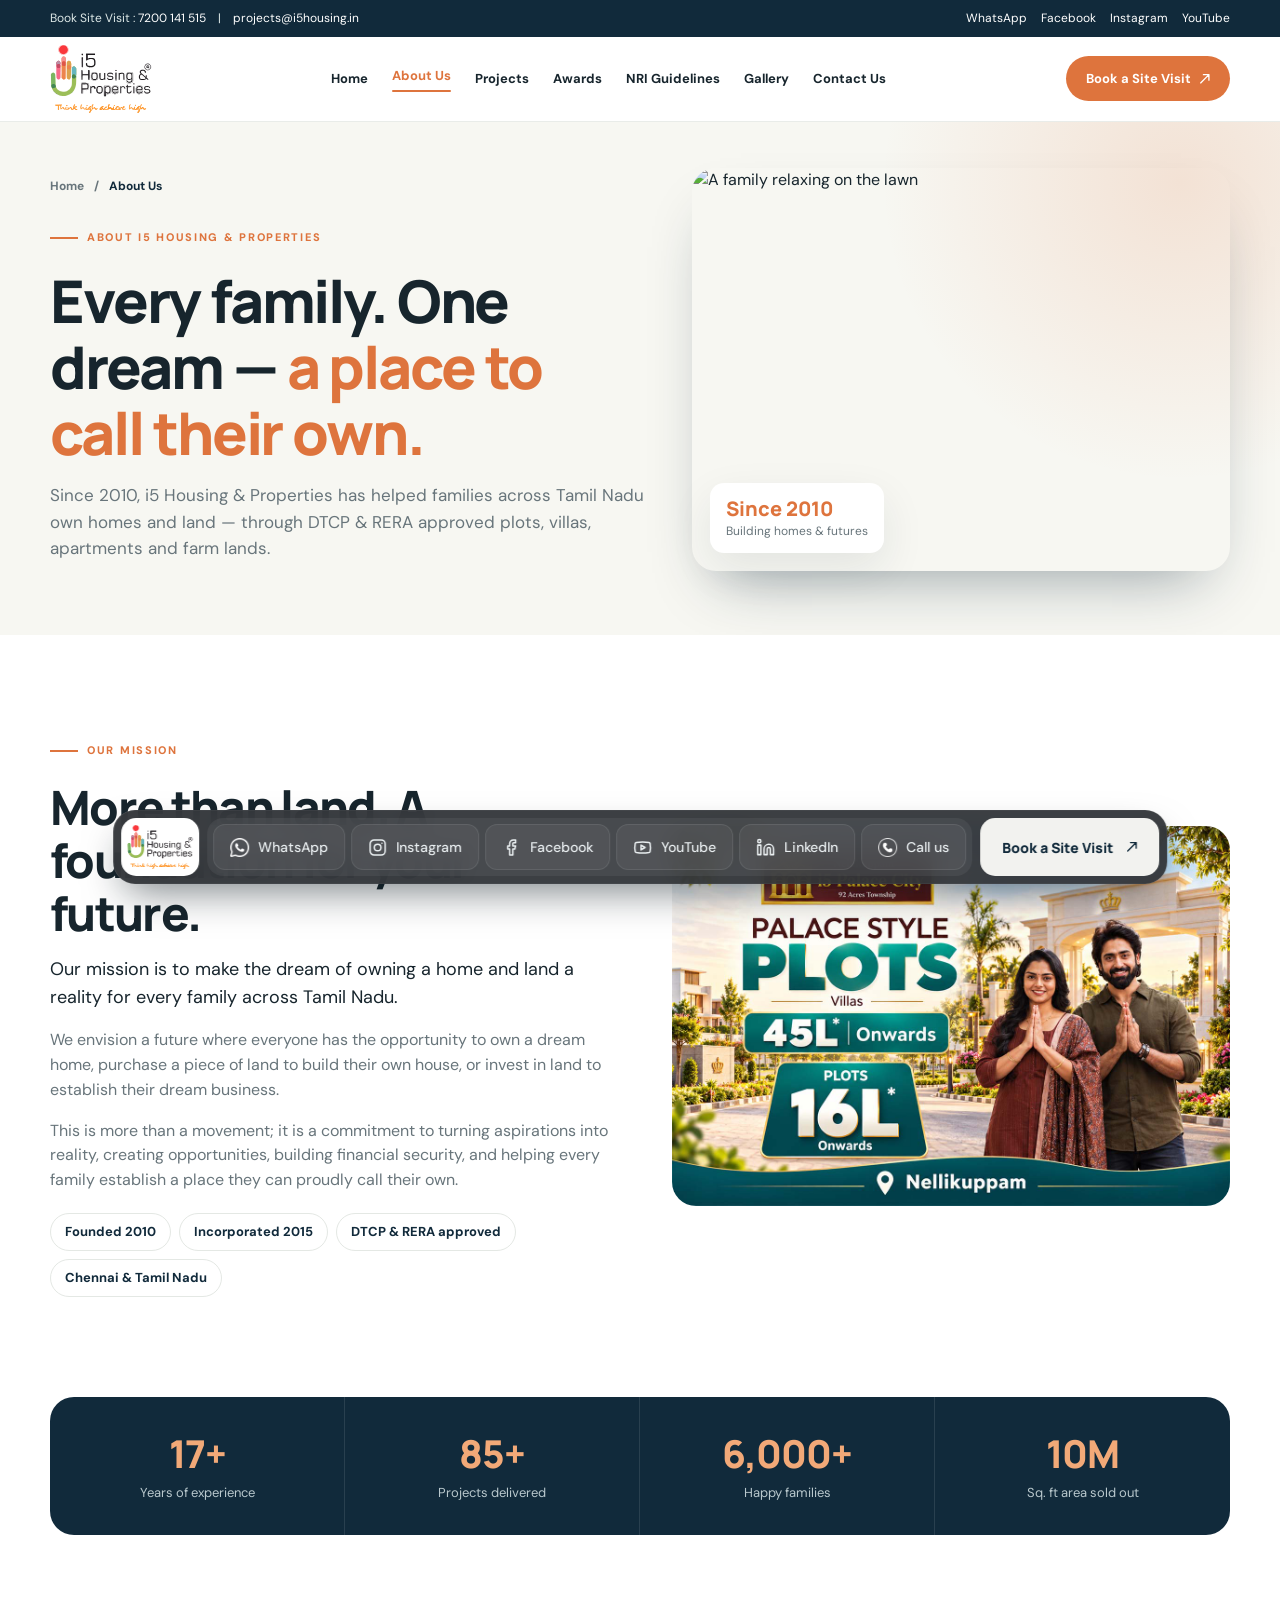
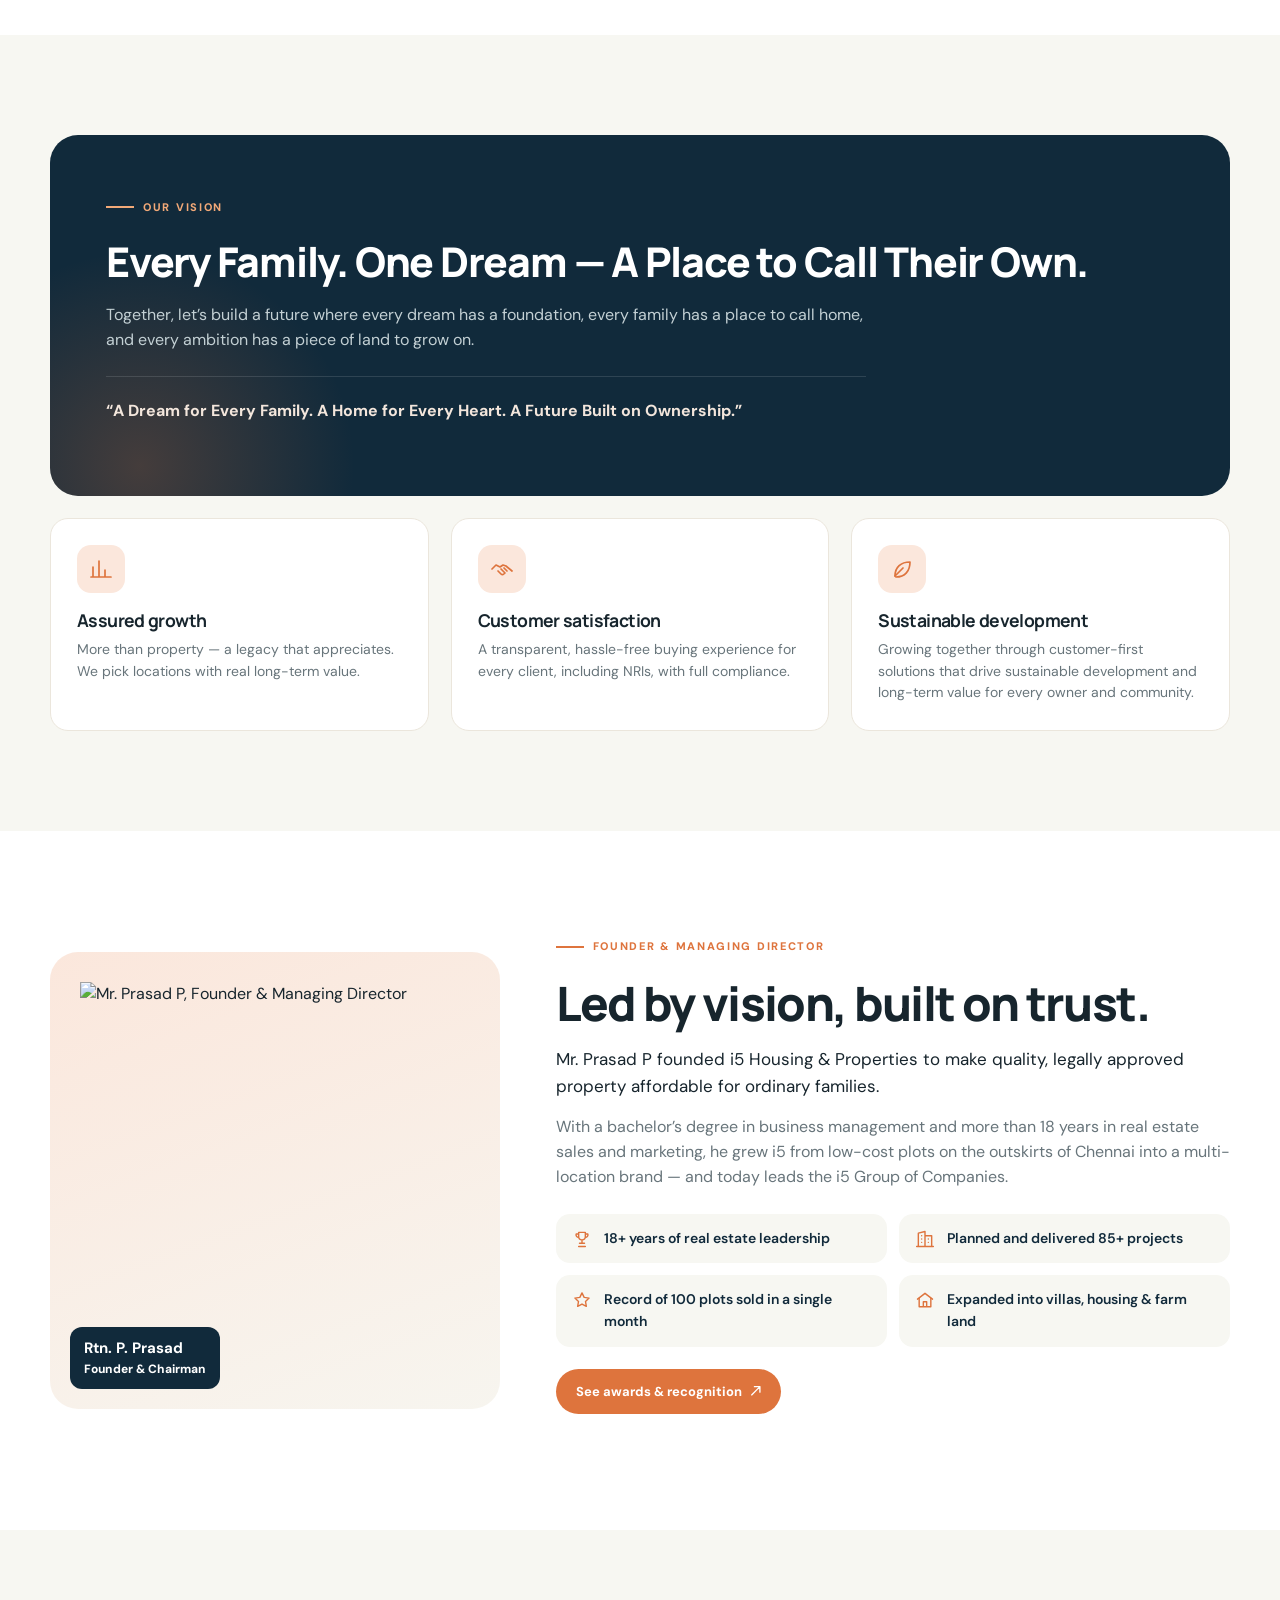
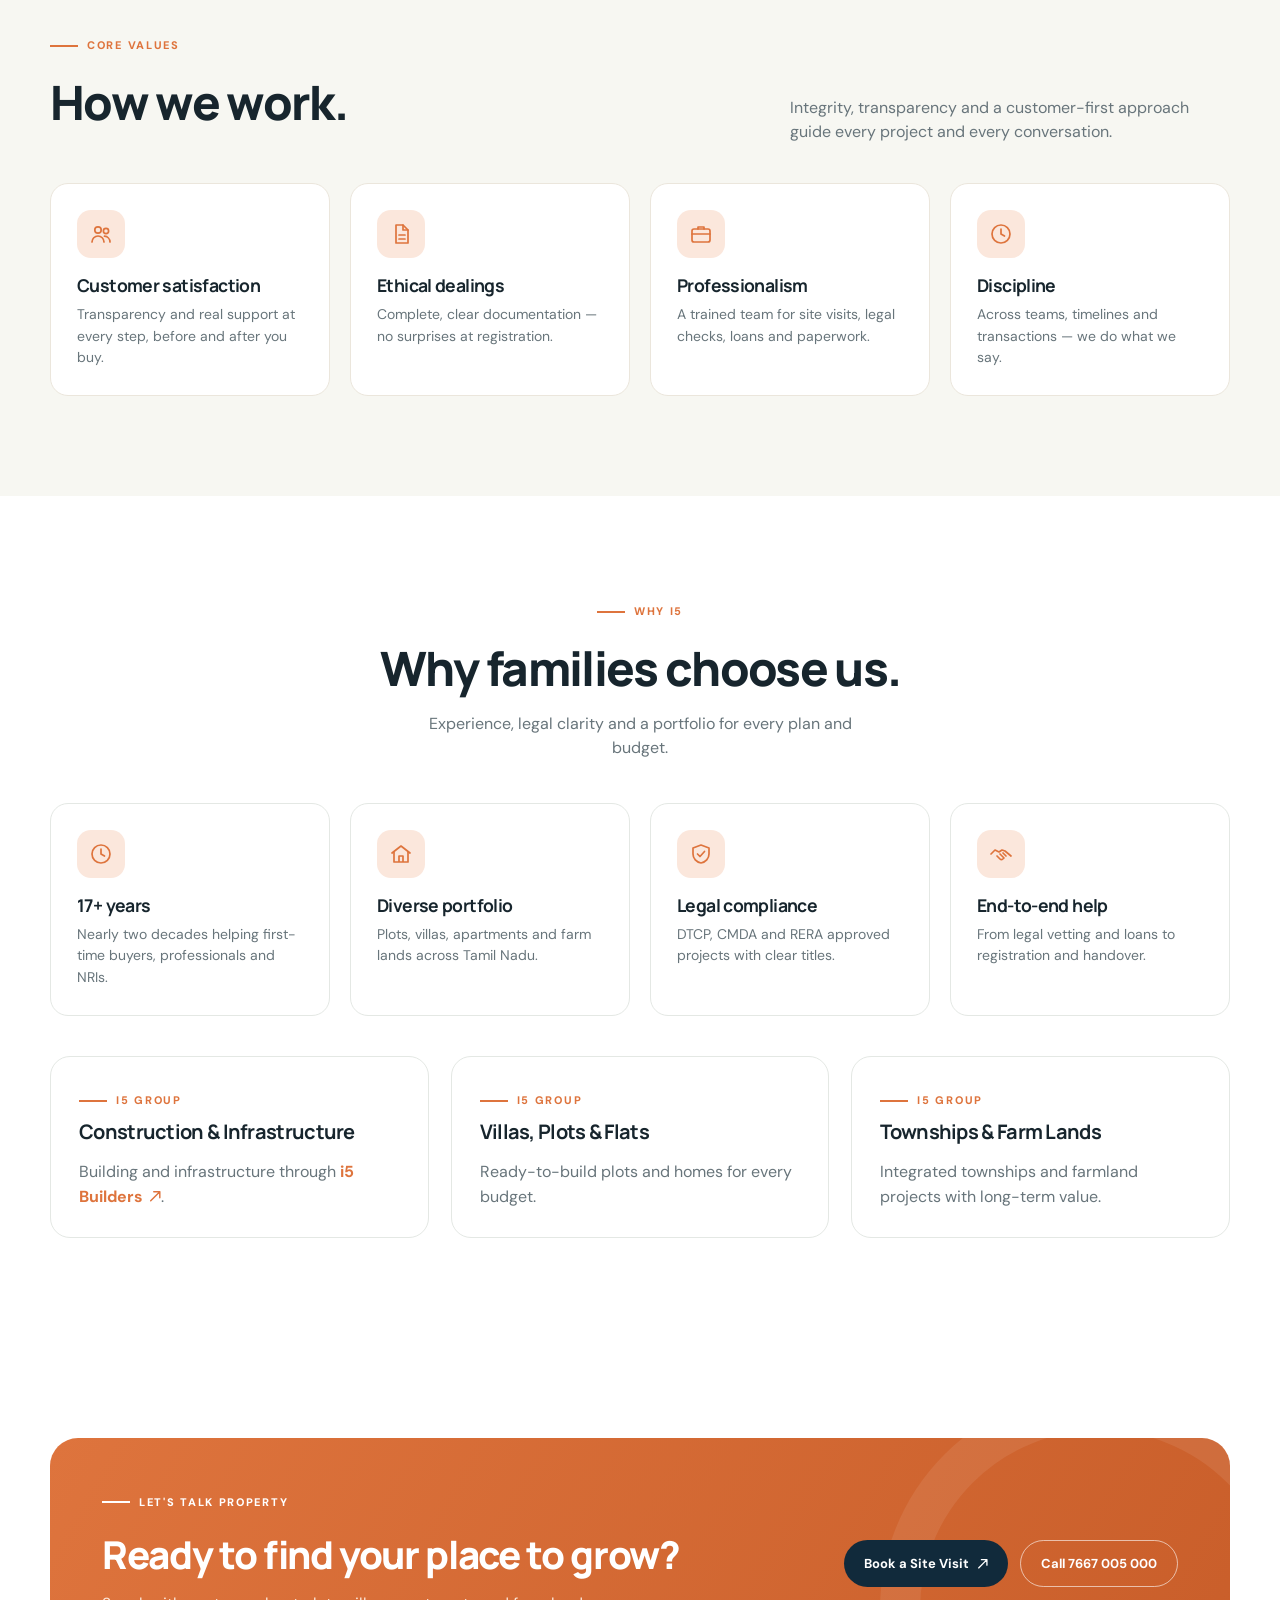
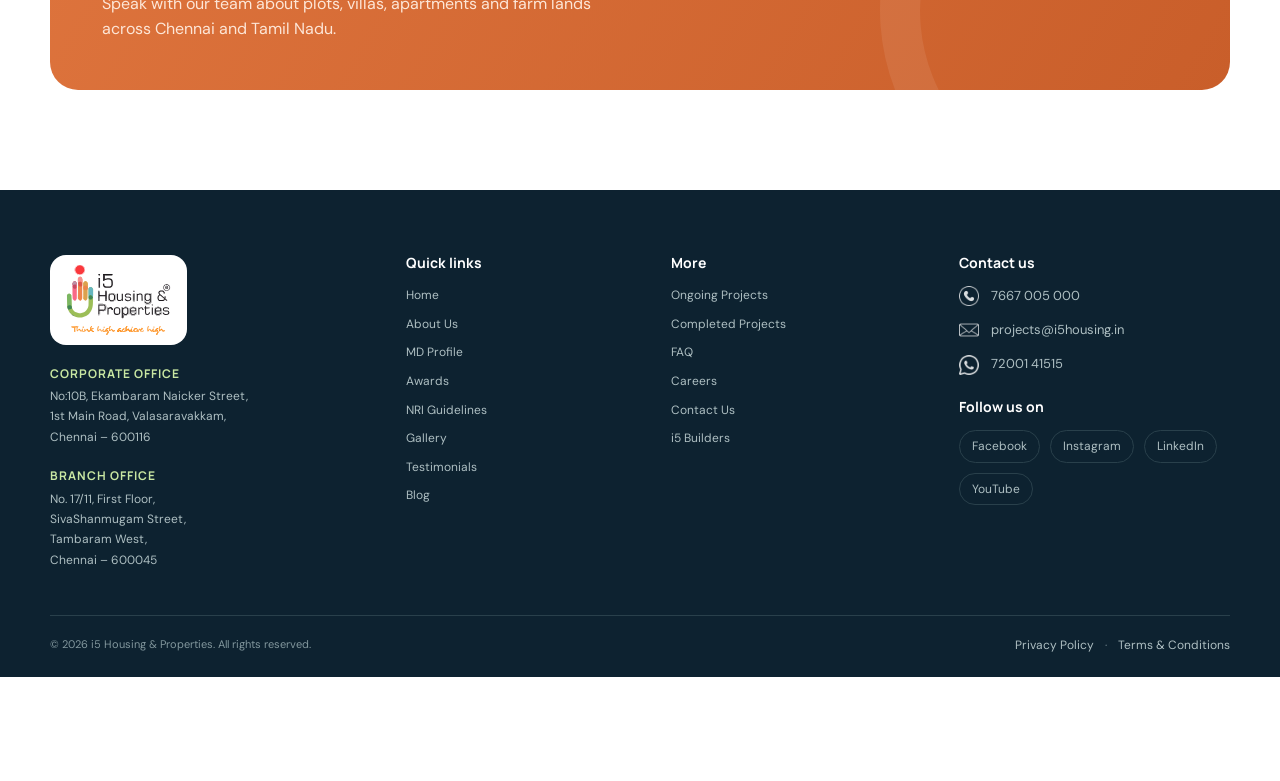
==== about.html @ 9a43c43c "Awards carousel, inner pages, OG image, arrow icon and social dock" ====
<!DOCTYPE html>
<html lang="en">
<head>
<meta charset="utf-8">
<meta name="viewport" content="width=device-width, initial-scale=1">
<title>About Us | i5 Housing &amp; Properties — Real Estate Developer in Chennai</title>
<meta name="description" content="i5 Housing &amp; Properties has helped families across Tamil Nadu own homes and land since 2010. Meet our founder, our mission and our values.">
<link rel="canonical" href="https://i5housingsites-alt.github.io/i5housing/about.html">
<meta property="og:type" content="website">
<meta property="og:site_name" content="i5 Housing &amp; Properties">
<meta property="og:title" content="About Us | i5 Housing &amp; Properties — Real Estate Developer in Chennai">
<meta property="og:description" content="i5 Housing &amp; Properties has helped families across Tamil Nadu own homes and land since 2010. Meet our founder, our mission and our values.">
<meta property="og:url" content="https://i5housingsites-alt.github.io/i5housing/about.html">
<meta property="og:image" content="https://i5housingsites-alt.github.io/i5housing/images/og-image.jpg">
<meta property="og:image:width" content="1200">
<meta property="og:image:height" content="630">
<meta name="twitter:card" content="summary_large_image">
<meta name="twitter:title" content="About Us | i5 Housing &amp; Properties — Real Estate Developer in Chennai">
<meta name="twitter:description" content="i5 Housing &amp; Properties has helped families across Tamil Nadu own homes and land since 2010. Meet our founder, our mission and our values.">
<meta name="twitter:image" content="https://i5housingsites-alt.github.io/i5housing/images/og-image.jpg">
<link rel="icon" href="logo.svg" type="image/svg+xml">
<link rel="preconnect" href="https://fonts.googleapis.com">
<link rel="preconnect" href="https://fonts.gstatic.com" crossorigin>
<link href="https://fonts.googleapis.com/css2?family=DM+Sans:wght@400;500;600;700&family=Manrope:wght@400;500;600;700;800&display=swap" rel="stylesheet">
<link rel="stylesheet" href="css/style.css">
</head>
<body>
<div class="topbar"><div class="container"><span>Book Site Visit : <a href="https://wa.me/917200141515" target="_blank" rel="noopener">7200 141 515</a><span class="hide-mobile">　|　<a href="mailto:projects@i5housing.in">projects@i5housing.in</a></span></span><span class="socials hide-mobile"><a href="https://wa.me/917200141515" target="_blank" rel="noopener">WhatsApp</a><a href="https://www.facebook.com/i5housingandproperties" target="_blank" rel="noopener">Facebook</a><a href="https://www.instagram.com/i5housingpropertytrend/" target="_blank" rel="noopener">Instagram</a><a href="https://www.youtube.com/@i5housingproperties" target="_blank" rel="noopener">YouTube</a></span></div></div>

<header class="header"><div class="container nav">
<a class="brand-logo" href="index.html" aria-label="i5 Housing & Properties home"><img src="logo.svg" alt="i5 Housing & Properties"></a>
<button class="menu-btn" id="menuBtn" aria-label="Open menu" aria-expanded="false" aria-controls="navLinks">☰</button>
<nav class="navlinks" id="navLinks"><a href="index.html">Home</a><a href="about.html" class="is-current" aria-current="page">About Us</a><a href="index.html#projects">Projects</a><a href="awards.html">Awards</a><a href="nri.html" class="hide-md">NRI Guidelines</a><a href="gallery.html" class="hide-md">Gallery</a><a href="contact.html">Contact Us</a></nav>
<a class="btn" href="contact.html#enquire">Book a Site Visit<i class="ico-arrow" aria-hidden="true"></i></a>
</div></header>
<main>
<section class="page-hero page-hero--split"><div class="container page-hero__inner">
<div class="page-hero__copy"><nav class="crumbs" aria-label="Breadcrumb"><a href="index.html">Home</a><span aria-hidden="true">/</span><span aria-current="page">About Us</span></nav>
<div class="eyebrow">About i5 Housing &amp; Properties</div><h1>Every family. One dream — <span style="color:var(--green)">a place to call their own.</span></h1><p class="page-hero__intro">Since 2010, i5 Housing &amp; Properties has helped families across Tamil Nadu own homes and land — through DTCP &amp; RERA approved plots, villas, apartments and farm lands.</p></div>
<figure class="hero-figure"><img src="https://i5housing.com/images/family.jpg" alt="A family relaxing on the lawn" width="467" height="466"><figcaption><b>Since 2010</b>Building homes &amp; futures</figcaption></figure>
</div></section><section class="section"><div class="container story">
<div><div class="eyebrow">Our mission</div><h2>More than land. A foundation for your future.</h2>
<p class="lead">Our mission is to make the dream of owning a home and land a reality for every family across Tamil Nadu.</p>
<p>We envision a future where everyone has the opportunity to own a dream home, purchase a piece of land to build their own house, or invest in land to establish their dream business.</p>
<p>This is more than a movement; it is a commitment to turning aspirations into reality, creating opportunities, building financial security, and helping every family establish a place they can proudly call their own.</p>
<ul class="pill-list"><li>Founded 2010</li><li>Incorporated 2015</li><li>DTCP &amp; RERA approved</li><li>Chennai &amp; Tamil Nadu</li></ul></div>
<div><img src="images/banners/i5-palace-city.jpg" alt="i5 Palace City project banner, Nellikuppam" width="1200" height="816" loading="lazy"></div>
</div></section><section class="section" style="padding-top:0"><div class="container"><div class="statband">
<div><b>17+</b><span>Years of experience</span></div><div><b>85+</b><span>Projects delivered</span></div><div><b>6,000+</b><span>Happy families</span></div><div><b>10M</b><span>Sq. ft area sold out</span></div>
</div></div></section><section class="section soft"><div class="container"><div class="vision">
<div class="eyebrow">Our vision</div>
<blockquote>Every Family. One Dream — A Place to Call Their Own.</blockquote>
<p>Together, let’s build a future where every dream has a foundation, every family has a place to call home, and every ambition has a piece of land to grow on.</p>
<p class="tagline">“A Dream for Every Family. A Home for Every Heart. A Future Built on Ownership.”</p>
</div>
<div class="grid-3" style="margin-top:22px">
<article class="icard"><div class="ico-wrap"><svg class="ico" viewBox="0 0 24 24" aria-hidden="true"><path d="M4 20V10M10 20V4M16 20v-7M22 20H2"/></svg></div><h3>Assured growth</h3><p>More than property — a legacy that appreciates. We pick locations with real long-term value.</p></article>
<article class="icard"><div class="ico-wrap"><svg class="ico" viewBox="0 0 24 24" aria-hidden="true"><path d="M2 12l4-4 4 2 3-2 3 1 6 5"/><path d="M8 14l3 3c.8.8 2 .8 2.8 0l.2-.2M11 12l4 4M14 11l3 3"/></svg></div><h3>Customer satisfaction</h3><p>A transparent, hassle-free buying experience for every client, including NRIs, with full compliance.</p></article>
<article class="icard"><div class="ico-wrap"><svg class="ico" viewBox="0 0 24 24" aria-hidden="true"><path d="M5 19c0-9 6-14 15-14 0 9-5 15-14 15"/><path d="M5 19l8-8"/></svg></div><h3>Sustainable development</h3><p>Growing together through customer-first solutions that drive sustainable development and long-term value for every owner and community.</p></article>
</div></div></section><section class="section" id="founder"><div class="container founder">
<div class="founder-photo"><img src="https://i5housing.com/images/md.png" alt="Mr. Prasad P, Founder &amp; Managing Director" width="496" height="544" loading="lazy"><div class="tag"><b>Rtn. P. Prasad</b>Founder &amp; Chairman</div></div>
<div><div class="eyebrow">Founder &amp; Managing Director</div><h2>Led by vision, built on trust.</h2>
<p class="lead" style="font-size:17px;color:var(--ink)">Mr. Prasad P founded i5 Housing &amp; Properties to make quality, legally approved property affordable for ordinary families.</p>
<p>With a bachelor’s degree in business management and more than 18 years in real estate sales and marketing, he grew i5 from low-cost plots on the outskirts of Chennai into a multi-location brand — and today leads the i5 Group of Companies.</p>
<ul class="milestones">
<li><svg class="ico" viewBox="0 0 24 24" aria-hidden="true"><path d="M8 4h8v5a4 4 0 0 1-8 0zM8 6H5a3 3 0 0 0 3 4M16 6h3a3 3 0 0 1-3 4M12 13v4M8 21h8M9 17h6"/></svg><span>18+ years of real estate leadership</span></li>
<li><svg class="ico" viewBox="0 0 24 24" aria-hidden="true"><path d="M4 21V5l8-2v18M12 8h8v13M8 8v.01M8 12v.01M8 16v.01M16 12v.01M16 16v.01M2 21h20"/></svg><span>Planned and delivered 85+ projects</span></li>
<li><svg class="ico" viewBox="0 0 24 24" aria-hidden="true"><path d="M12 3.5l2.6 5.4 5.9.8-4.3 4.1 1 5.8L12 16.9 6.8 19.6l1-5.8L3.5 9.7l5.9-.8z"/></svg><span>Record of 100 plots sold in a single month</span></li>
<li><svg class="ico" viewBox="0 0 24 24" aria-hidden="true"><path d="M3 11l9-7 9 7"/><path d="M5 10v10h14V10M10 20v-6h4v6"/></svg><span>Expanded into villas, housing &amp; farm land</span></li>
</ul>
<p style="margin-top:22px"><a class="btn" href="awards.html">See awards &amp; recognition<i class="ico-arrow" aria-hidden="true"></i></a></p></div>
</div></section><section class="section soft"><div class="container"><div class="sec-head"><div><div class="eyebrow">Core values</div><h2>How we work.</h2></div><p>Integrity, transparency and a customer-first approach guide every project and every conversation.</p></div><div class="grid-4"><article class="icard "><div class="ico-wrap"><svg class="ico" viewBox="0 0 24 24" aria-hidden="true"><circle cx="9" cy="8" r="3.2"/><path d="M3 20c0-3.3 2.7-6 6-6s6 2.7 6 6"/><circle cx="17" cy="9" r="2.6"/><path d="M15.5 14.2c3 .2 5.5 2.6 5.5 5.8"/></svg></div><h3>Customer satisfaction</h3><p>Transparency and real support at every step, before and after you buy.</p></article><article class="icard "><div class="ico-wrap"><svg class="ico" viewBox="0 0 24 24" aria-hidden="true"><path d="M7 3h7l5 5v13H7z"/><path d="M14 3v5h5M10 13h6M10 17h6"/></svg></div><h3>Ethical dealings</h3><p>Complete, clear documentation — no surprises at registration.</p></article><article class="icard "><div class="ico-wrap"><svg class="ico" viewBox="0 0 24 24" aria-hidden="true"><rect x="3" y="7" width="18" height="13" rx="2"/><path d="M9 7V5h6v2M3 12h18"/></svg></div><h3>Professionalism</h3><p>A trained team for site visits, legal checks, loans and paperwork.</p></article><article class="icard "><div class="ico-wrap"><svg class="ico" viewBox="0 0 24 24" aria-hidden="true"><circle cx="12" cy="12" r="9"/><path d="M12 7v5l3.5 2"/></svg></div><h3>Discipline</h3><p>Across teams, timelines and transactions — we do what we say.</p></article></div></div></section><section class="section"><div class="container"><div class="sec-head center"><div class="eyebrow">Why i5</div><h2>Why families choose us.</h2><p>Experience, legal clarity and a portfolio for every plan and budget.</p></div><div class="grid-4"><article class="icard "><div class="ico-wrap"><svg class="ico" viewBox="0 0 24 24" aria-hidden="true"><circle cx="12" cy="12" r="9"/><path d="M12 7v5l3.5 2"/></svg></div><h3>17+ years</h3><p>Nearly two decades helping first-time buyers, professionals and NRIs.</p></article><article class="icard "><div class="ico-wrap"><svg class="ico" viewBox="0 0 24 24" aria-hidden="true"><path d="M3 11l9-7 9 7"/><path d="M5 10v10h14V10M10 20v-6h4v6"/></svg></div><h3>Diverse portfolio</h3><p>Plots, villas, apartments and farm lands across Tamil Nadu.</p></article><article class="icard "><div class="ico-wrap"><svg class="ico" viewBox="0 0 24 24" aria-hidden="true"><path d="M12 3l8 3v6c0 4.5-3.4 8.3-8 9-4.6-.7-8-4.5-8-9V6z"/><path d="M8.5 12l2.5 2.5 4.5-5"/></svg></div><h3>Legal compliance</h3><p>DTCP, CMDA and RERA approved projects with clear titles.</p></article><article class="icard "><div class="ico-wrap"><svg class="ico" viewBox="0 0 24 24" aria-hidden="true"><path d="M2 12l4-4 4 2 3-2 3 1 6 5"/><path d="M8 14l3 3c.8.8 2 .8 2.8 0l.2-.2M11 12l4 4M14 11l3 3"/></svg></div><h3>End-to-end help</h3><p>From legal vetting and loans to registration and handover.</p></article></div>
<div class="grid-3" style="margin-top:40px">
<article class="panel"><div class="eyebrow" style="margin-bottom:12px">i5 Group</div><h3>Construction &amp; Infrastructure</h3><p style="margin:0">Building and infrastructure through <a href="https://i5builders.in/" target="_blank" rel="noopener" style="color:var(--green);font-weight:700">i5 Builders<i class="ico-arrow" aria-hidden="true"></i></a>.</p></article>
<article class="panel"><div class="eyebrow" style="margin-bottom:12px">i5 Group</div><h3>Villas, Plots &amp; Flats</h3><p style="margin:0">Ready-to-build plots and homes for every budget.</p></article>
<article class="panel"><div class="eyebrow" style="margin-bottom:12px">i5 Group</div><h3>Townships &amp; Farm Lands</h3><p style="margin:0">Integrated townships and farmland projects with long-term value.</p></article>
</div></div></section><section class="section"><div class="container"><div class="cta-band">
<div><div class="eyebrow">Let's talk property</div><h2>Ready to find your place to grow?</h2><p>Speak with our team about plots, villas, apartments and farm lands across Chennai and Tamil Nadu.</p></div>
<div class="cta-band__actions"><a class="btn" href="contact.html#enquire">Book a Site Visit<i class="ico-arrow" aria-hidden="true"></i></a><a class="btn outline-light" href="tel:7667005000">Call 7667 005 000</a></div>
</div></div></section>
</main>
<footer class="footer"><div class="container"><div class="footer-grid">
<div><a class="footer-logo" href="index.html" aria-label="i5 Housing & Properties home"><img src="logo.svg" alt="i5 Housing & Properties"></a><div class="footer-address"><h4>Corporate Office</h4><p>No:10B, Ekambaram Naicker Street,<br>1st Main Road, Valasaravakkam,<br>Chennai – 600116</p></div><div class="footer-address"><h4>Branch Office</h4><p>No. 17/11, First Floor,<br>SivaShanmugam Street,<br>Tambaram West,<br>Chennai – 600045</p></div></div>
<div><h4>Quick links</h4><div class="footer-links"><a href="index.html">Home</a><a href="about.html">About Us</a><a href="about.html#founder">MD Profile</a><a href="awards.html">Awards</a><a href="nri.html">NRI Guidelines</a><a href="gallery.html">Gallery</a><a href="testimonials.html">Testimonials</a><a href="https://i5housing.com/blog/" target="_blank" rel="noopener">Blog</a></div></div>
<div><h4>More</h4><div class="footer-links"><a href="index.html#projects">Ongoing Projects</a><a href="completed-projects.html">Completed Projects</a><a href="faq.html">FAQ</a><a href="careers.html">Careers</a><a href="contact.html">Contact Us</a><a href="https://i5builders.in/" target="_blank" rel="noopener">i5 Builders</a></div></div>
<div><h4>Contact us</h4><div class="footer-links footer-contact"><a href="tel:7667005000"><img src="images/icons/phone.png" alt="" width="20" height="20">7667 005 000</a><a href="mailto:projects@i5housing.in"><img src="images/icons/email.png" alt="" width="20" height="20">projects@i5housing.in</a><a href="https://wa.me/917200141515" target="_blank" rel="noopener" aria-label="WhatsApp 72001 41515"><img src="images/icons/whatsapp.png" alt="" width="20" height="20">72001 41515</a></div><h4 style="margin-top:24px">Follow us on</h4><div class="footer-social"><a href="https://www.facebook.com/i5housingandproperties" target="_blank" rel="noopener">Facebook</a><a href="https://www.instagram.com/i5housingpropertytrend/" target="_blank" rel="noopener">Instagram</a><a href="https://www.linkedin.com/company/i5-housing-properties/" target="_blank" rel="noopener">LinkedIn</a><a href="https://www.youtube.com/@i5housingproperties" target="_blank" rel="noopener">YouTube</a></div></div>
</div>
<div class="footer-bottom"><span>© <span id="year"></span> i5 Housing &amp; Properties. All rights reserved.</span><span><a href="privacy.html">Privacy Policy</a>　·　<a href="terms.html">Terms &amp; Conditions</a></span></div>
</div></footer>
<script src="js/site.js" defer></script>
</body>
</html>
---- css/style.css ----
/* i5 Housing & Properties — site styles */
:root{--navy:#112a3b;--green:#de743d;--lime:#c8e7a2;--orange:#ff8c16;--cream:#f7f7f2;--ink:#17252d;--muted:#68757b;--line:#e4e8e4;--white:#fff;--radius:18px;--shadow:0 16px 44px rgba(17,42,59,.09)}
*{box-sizing:border-box}html{scroll-behavior:smooth}body{margin:0;color:var(--ink);background:#fff;font-family:"DM Sans",sans-serif;line-height:1.55}h1,h2,h3,h4{font-family:Manrope,sans-serif;line-height:1.12;margin:0 0 16px;letter-spacing:-.035em}h1{font-size:clamp(2.6rem,5.4vw,5rem);font-weight:800}h2{font-size:clamp(2rem,3.7vw,3.4rem);font-weight:800}h3{font-size:1.25rem}p{margin:0 0 16px;color:var(--muted)}a{color:inherit;text-decoration:none}.container{width:min(1180px,calc(100% - 44px));margin:auto}
.topbar{background:var(--navy);color:#dce7e6;font-size:12px;padding:9px 0}.topbar .container{display:flex;justify-content:space-between;align-items:center;gap:16px;flex-wrap:wrap}.topbar a{color:#fff}.topbar a:hover{color:var(--lime)}.socials{display:flex;gap:14px}
.header{position:sticky;top:0;z-index:20;background:rgba(255,255,255,.95);backdrop-filter:blur(12px);border-bottom:1px solid rgba(228,232,228,.8)}.nav{height:84px;display:flex;align-items:center;justify-content:space-between;gap:24px}
.brand-logo{display:flex;align-items:center;flex:0 0 auto}.brand-logo img{display:block;height:68px;width:auto;aspect-ratio:2048/1369}
.footer-logo{display:inline-flex;background:#fff;border-radius:16px;padding:10px 16px}.footer-logo img{height:70px;width:auto;aspect-ratio:2048/1369;display:block}
.navlinks{display:flex;align-items:center;gap:24px;font-size:13px;font-weight:700}.navlinks a:hover{color:var(--green)}
.btn{display:inline-flex;align-items:center;justify-content:center;gap:9px;padding:14px 20px;border:0;border-radius:999px;background:var(--green);color:#fff;font:700 13px "DM Sans",sans-serif;cursor:pointer;transition:.2s}.btn:hover{background:#c25e2a;transform:translateY(-1px)}.btn.light{background:var(--lime);color:var(--navy)}.btn.outline{background:transparent;border:1px solid #b8c6c0;color:var(--navy)}.menu-btn{display:none;background:none;border:0;font-size:26px;color:var(--navy)}
.hero{background:var(--cream);padding:54px 0 72px;overflow:hidden}.hero-grid{display:grid;grid-template-columns:.92fr 1.08fr;align-items:center;gap:48px}.eyebrow{display:inline-flex;align-items:center;gap:9px;color:var(--green);font-weight:800;font-size:11px;letter-spacing:1.7px;text-transform:uppercase;margin-bottom:22px}.eyebrow:before{content:"";width:28px;height:2px;background:var(--green)}.hero h1 span{color:var(--green)}.hero-copy{font-size:17px;max-width:480px;margin:22px 0 28px}.hero-actions{display:flex;gap:12px;flex-wrap:wrap}.hero-note{display:flex;align-items:center;gap:12px;margin-top:28px;font-size:12px;color:var(--muted)}.avatar-stack{display:flex}.avatar-stack span{width:28px;height:28px;border-radius:50%;border:2px solid var(--cream);margin-left:-7px;background:#f6d9c8;display:grid;place-items:center;font-size:10px;color:var(--green);font-weight:800}.avatar-stack span:first-child{margin-left:0}
.hero-visual{position:relative;min-height:480px}.hero-image{position:absolute;inset:0 18px 20px 0;border-radius:28px;overflow:hidden;background:#c9d7cb}.hero-image img{width:100%;height:100%;object-fit:cover;display:block}.hero-image:after{content:"";position:absolute;inset:0;background:linear-gradient(180deg,transparent 45%,rgba(11,33,27,.55))}.image-label{position:absolute;z-index:1;left:28px;bottom:28px;color:white}.image-label b{display:block;font:800 23px Manrope,sans-serif}.image-label span{font-size:12px}
.floating-card{position:absolute;z-index:2;right:0;top:42px;background:#fff;padding:17px 19px;border-radius:16px;box-shadow:var(--shadow);max-width:190px}.floating-card b{display:block;font:800 22px Manrope;color:var(--green)}.floating-card span{font-size:11px;color:var(--muted)}.floating-card.bottom{top:auto;right:-4px;bottom:0;max-width:240px;display:flex;align-items:center;gap:12px}.floating-icon{width:40px;height:40px;border-radius:12px;background:#fcefe7;display:grid;place-items:center;font-size:20px}
.search-wrap{position:relative;z-index:3;margin-top:-34px}.search-box{display:grid;grid-template-columns:1fr 1fr 1fr auto;gap:12px;padding:18px;background:#fff;border:1px solid var(--line);border-radius:20px;box-shadow:var(--shadow)}.field{display:flex;flex-direction:column;gap:5px;padding:4px 12px;border-right:1px solid var(--line)}.field label{font-size:10px;text-transform:uppercase;letter-spacing:1px;color:var(--muted);font-weight:800}.field select{border:0;outline:0;background:transparent;font:700 13px "DM Sans",sans-serif;color:var(--navy);width:100%;padding:3px 0}
.section{padding:100px 0}.section.soft{background:var(--cream)}.section-head{display:flex;justify-content:space-between;align-items:end;gap:30px;margin-bottom:34px}.section-head p{max-width:420px;margin:0}
.category-tabs{display:flex;gap:8px;flex-wrap:wrap;margin:28px 0}.tab{border:1px solid var(--line);background:#fff;color:var(--muted);border-radius:999px;padding:10px 17px;font-size:12px;font-weight:800;cursor:pointer}.tab.active,.tab:hover{background:var(--navy);border-color:var(--navy);color:#fff}
.project-grid{display:grid;grid-template-columns:repeat(3,1fr);gap:22px}.project-card{border:1px solid var(--line);border-radius:var(--radius);overflow:hidden;background:#fff;transition:.25s;display:flex;flex-direction:column}.project-card:hover{transform:translateY(-5px);box-shadow:var(--shadow)}.project-card.is-hidden{display:none}.project-photo{height:220px;position:relative;overflow:hidden;background:#dce5dc}.project-photo img{width:100%;height:100%;object-fit:cover;transition:transform .4s}.project-card:hover .project-photo img{transform:scale(1.04)}.tag{position:absolute;top:15px;left:15px;background:#fff;padding:7px 10px;border-radius:999px;font-size:10px;font-weight:800;color:var(--green)}.heart{position:absolute;right:14px;top:14px;background:#fff;border:0;width:34px;height:34px;border-radius:50%;font-size:17px;cursor:pointer}.project-logo{position:absolute;left:15px;bottom:15px;background:#fff;border-radius:10px;padding:6px 10px;height:46px;display:flex;align-items:center;box-shadow:0 6px 18px rgba(0,0,0,.12)}.project-logo img{height:34px;width:auto;max-width:110px;object-fit:contain;transform:none!important}
.project-body{padding:21px;display:flex;flex-direction:column;flex:1}.location{font-size:11px;color:var(--green);font-weight:800;text-transform:uppercase;letter-spacing:.7px;margin-bottom:8px}.project-body h3{margin-bottom:4px}.project-meta{display:flex;gap:15px;flex-wrap:wrap;font-size:12px;color:var(--muted);padding:14px 0;border-bottom:1px solid var(--line);margin-top:auto}.project-bottom{display:flex;justify-content:space-between;align-items:center;padding-top:16px;gap:10px}.price{font:800 18px Manrope;color:var(--navy)}.price small{display:block;font:500 10px "DM Sans",sans-serif;color:var(--muted)}.arrow-link{color:var(--green);font-weight:800;font-size:12px;white-space:nowrap}.arrow-link:hover{text-decoration:underline}
.text-center{text-align:center}.center-intro{max-width:660px;margin:0 auto 42px}
.completed-grid{display:grid;grid-template-columns:1fr 1fr;gap:22px}.completed-card{display:grid;grid-template-columns:200px 1fr;border:1px solid var(--line);border-radius:var(--radius);overflow:hidden;background:#fff}.completed-card img{width:100%;height:100%;min-height:170px;object-fit:cover}.completed-card div{padding:22px}.badge{display:inline-block;background:#fbe7dc;color:var(--green);font-size:10px;font-weight:800;letter-spacing:1px;padding:6px 10px;border-radius:999px;margin-bottom:10px}
.stats{display:grid;grid-template-columns:repeat(5,1fr);border:1px solid var(--line);border-radius:22px;overflow:hidden;background:#fff}.stat{padding:30px 18px;text-align:center;border-right:1px solid var(--line)}.stat:last-child{border:0}.stat strong{display:block;font:800 clamp(1.8rem,3vw,2.7rem) Manrope;color:var(--green);letter-spacing:-2px}.stat span{font-size:12px;color:var(--muted)}
.about-grid{display:grid;grid-template-columns:1fr 1fr;gap:70px;align-items:center}.about-visual{position:relative;min-height:470px}.about-visual img{position:absolute;width:83%;height:420px;object-fit:cover;border-radius:26px;left:0;top:0}.about-visual .small-img{width:45%;height:220px;left:auto;right:0;top:auto;bottom:0;border:8px solid #fff}.about-stamp{position:absolute;left:20px;bottom:20px;background:var(--lime);border-radius:18px;padding:20px 24px;font-weight:800;color:var(--navy);max-width:190px}.about-stamp b{display:block;font:800 30px Manrope;letter-spacing:-1px}
.check-list{list-style:none;padding:0;margin:24px 0}.check-list li{display:flex;gap:12px;margin:14px 0;font-size:14px;font-weight:600}.check{display:grid;place-items:center;flex:0 0 22px;height:22px;border-radius:50%;background:#fbe7dc;color:var(--green);font-size:12px}
.types-grid{display:grid;grid-template-columns:repeat(4,1fr);gap:18px}.type-card{position:relative;height:280px;border-radius:18px;overflow:hidden;color:white}.type-card img{width:100%;height:100%;object-fit:cover;transition:.4s}.type-card:hover img{transform:scale(1.05)}.type-card:after{content:"";position:absolute;inset:0;background:linear-gradient(180deg,transparent 20%,rgba(10,29,29,.8))}.type-info{position:absolute;z-index:1;left:22px;right:20px;bottom:22px}.type-info span{font-size:11px;color:#d6e9d9}.type-info h3{font-size:22px;margin:5px 0}
.nri-banner{background:var(--navy);color:white;border-radius:28px;display:grid;grid-template-columns:1.1fr .9fr;overflow:hidden;min-height:400px}.nri-copy{padding:54px}.nri-copy h2{color:white}.nri-copy p{color:#c2d0d3}.nri-copy h4{color:var(--lime);font-size:16px;margin:22px 0 8px;letter-spacing:0}.nri-banner>img{width:100%;height:100%;min-height:350px;object-fit:cover}.nri-copy .eyebrow{color:var(--lime)}.nri-copy .eyebrow:before{background:var(--lime)}
.testimonial-grid{display:grid;grid-template-columns:repeat(3,1fr);gap:20px}.quote-card{padding:27px;border:1px solid var(--line);border-radius:18px;background:#fff;display:flex;flex-direction:column}.stars{color:#e3a43b;letter-spacing:3px;margin-bottom:16px}.quote-card blockquote{margin:0 0 22px;color:#45535a;font-size:14px;flex:1}.person{display:flex;align-items:center;gap:12px}.person-avatar{width:42px;height:42px;border-radius:50%;background:#f9e3d6;display:grid;place-items:center;color:var(--green);font-weight:800;font-size:13px}.person b{display:block;font-size:13px}.person small{color:var(--muted);font-size:11px}

.faq-grid{display:grid;grid-template-columns:.8fr 1.2fr;gap:65px}.faq-item{border-bottom:1px solid var(--line)}.faq-question{width:100%;display:flex;justify-content:space-between;align-items:center;gap:15px;text-align:left;background:none;border:0;padding:20px 0;font:700 14px "DM Sans",sans-serif;color:var(--navy);cursor:pointer}.faq-question span:last-child{font-size:22px;color:var(--green);transition:.2s}.faq-answer{display:none;padding:0 30px 20px 0;font-size:13px}.faq-item.open .faq-answer{display:block}.faq-item.open .faq-question span:last-child{transform:rotate(45deg)}
.contact-panel{background:var(--lime);border-radius:28px;padding:52px;display:grid;grid-template-columns:1fr 1fr;gap:50px;align-items:center}.contact-panel h2{color:var(--navy)}.contact-panel p{color:#435b4b}.contact-panel a:hover{text-decoration:underline}.contact-form{background:#fff;border-radius:20px;padding:24px;display:grid;grid-template-columns:1fr 1fr;gap:12px}.contact-form input,.contact-form select,.contact-form textarea{width:100%;border:1px solid var(--line);border-radius:10px;padding:13px;font:13px "DM Sans",sans-serif;outline-color:var(--green);background:#fff}.contact-form textarea{grid-column:1/-1;min-height:90px;resize:vertical}.contact-form .full{grid-column:1/-1}.form-note{font-size:11px;color:var(--muted);grid-column:1/-1}
.footer{background:#0d2230;color:#dbe4e6;padding:65px 0 22px}.footer-grid{display:grid;grid-template-columns:1.4fr 1fr 1.1fr 1.2fr;gap:40px}.footer p,.footer a{color:#aebfc2;font-size:12px}.footer h4{color:#fff;font-size:14px;letter-spacing:0}.footer-links{display:grid;gap:10px}.footer a:hover{color:var(--lime)}.footer-social{display:flex;gap:10px;flex-wrap:wrap;margin-top:6px}.footer-social a{border:1px solid #29404b;border-radius:999px;padding:6px 12px}.footer-contact{gap:14px}.footer-contact a{display:flex;align-items:center;gap:12px;font-size:13px}.footer-contact img{width:20px;height:20px;flex:0 0 20px;opacity:.85;transition:opacity .2s}.footer-contact a:hover img{opacity:1}.footer-address{margin-top:22px}.footer-address h4{font-size:12px;letter-spacing:1px;text-transform:uppercase;color:var(--lime);margin-bottom:6px}.footer-address p{line-height:1.7;margin:0}.footer-bottom{border-top:1px solid #29404b;margin-top:45px;padding-top:20px;display:flex;justify-content:space-between;gap:15px;flex-wrap:wrap;font-size:11px;color:#82979d}
@media(max-width:1050px){.navlinks{gap:16px}.navlinks .hide-md{display:none}.stats{grid-template-columns:repeat(3,1fr)}.stat:nth-child(3){border-right:0}.stat:nth-child(-n+3){border-bottom:1px solid var(--line)}}
@media(max-width:950px){.hero-grid{gap:25px}.project-grid{grid-template-columns:repeat(2,1fr)}.types-grid{grid-template-columns:repeat(2,1fr)}.footer-grid{grid-template-columns:repeat(2,1fr)}.completed-grid{grid-template-columns:1fr}.section{padding:75px 0}}
@media(max-width:780px){.container{width:min(100% - 30px,1180px)}.topbar .container{justify-content:center}.topbar .hide-mobile{display:none}.nav{height:72px}.brand-logo img{height:56px}.navlinks{display:none;position:absolute;left:0;right:0;top:72px;background:#fff;padding:22px;box-shadow:var(--shadow);flex-direction:column;align-items:stretch}.navlinks.show{display:flex}.navlinks a{display:block!important;padding:8px}.navlinks .btn{text-align:center}.menu-btn{display:block}.nav>.btn{display:none}.hero{padding:40px 0 58px}.hero-grid{grid-template-columns:1fr}.hero h1{font-size:2.8rem}.hero-copy{font-size:15px}.search-box{grid-template-columns:1fr;gap:8px;padding:14px}.field{border-right:0;border-bottom:1px solid var(--line);padding:8px 6px}.search-box .btn{width:100%}.section{padding:65px 0}.section-head{display:block}.section-head p{margin-top:12px}.project-grid{grid-template-columns:1fr}.project-photo{height:230px}.completed-card{grid-template-columns:1fr}.completed-card img{height:180px}.stats{grid-template-columns:1fr 1fr}.stat{padding:22px 12px;border-bottom:1px solid var(--line)!important;border-right:1px solid var(--line)!important}.stat:nth-child(2n){border-right:0!important}.stat:last-child{grid-column:1/-1;border:0!important}.about-grid,.faq-grid{grid-template-columns:1fr;gap:35px}.about-visual{min-height:360px}.about-visual img{height:320px}.about-visual .small-img{height:165px}.types-grid{grid-template-columns:1fr 1fr;gap:10px}.type-card{height:220px}.type-info{left:14px;bottom:15px}.type-info h3{font-size:18px}.nri-banner{grid-template-columns:1fr}.nri-copy{padding:32px 25px}.nri-banner>img{min-height:230px;max-height:260px}.testimonial-grid{grid-template-columns:1fr}.contact-panel{grid-template-columns:1fr;padding:28px 18px;gap:22px}.contact-form{grid-template-columns:1fr;padding:17px}.contact-form textarea,.contact-form .full,.form-note{grid-column:auto}.footer-grid{grid-template-columns:1fr 1fr;gap:28px}.footer-grid>div:first-child{grid-column:1/-1}.footer-bottom{display:block}.footer-bottom span{display:block;margin:8px 0}}

/* ---------- Hero banner slider ---------- */
.hero-visual{position:relative;min-height:0}
.banner-slider{position:relative;aspect-ratio:1200/816;border-radius:26px;overflow:hidden;background:#dfe7df;box-shadow:0 30px 70px -20px rgba(17,42,59,.35),0 0 0 1px rgba(17,42,59,.06);outline:none;isolation:isolate}
.banner-slider:focus-visible{box-shadow:0 0 0 3px var(--green),0 30px 70px -20px rgba(17,42,59,.35)}
.banner-track{position:absolute;inset:0}
.banner-slide{position:absolute;inset:0;opacity:0;visibility:hidden;transition:opacity .9s ease,visibility 0s linear .9s}
.banner-slide img{width:100%;height:100%;object-fit:cover;display:block;transform:scale(1.045);transition:transform 6s ease-out}
.banner-slide.is-active{opacity:1;visibility:visible;transition:opacity .9s ease;z-index:1}
.banner-slide.is-active img{transform:scale(1)}
.banner-arrow{position:absolute;top:50%;z-index:3;width:44px;height:44px;margin-top:-22px;border:0;border-radius:50%;background:rgba(255,255,255,.92);color:var(--navy);font:400 28px/1 Manrope,sans-serif;display:grid;place-items:center;padding-bottom:4px;cursor:pointer;box-shadow:0 8px 22px rgba(17,42,59,.18);opacity:0;transition:opacity .25s,transform .25s,background .2s}
.banner-arrow.prev{left:14px;transform:translateX(-6px)}.banner-arrow.next{right:14px;transform:translateX(6px)}
.banner-slider:hover .banner-arrow,.banner-slider:focus-within .banner-arrow{opacity:1;transform:none}
.banner-arrow:hover{background:#fff;color:var(--green)}
.banner-controls{display:flex;align-items:center;justify-content:space-between;gap:16px;margin-top:18px;padding:0 4px}
.banner-dots{display:flex;gap:8px;flex-wrap:wrap}
.banner-dot{position:relative;width:26px;height:6px;border:0;padding:0;border-radius:999px;background:rgba(17,42,59,.15);cursor:pointer;overflow:hidden;transition:width .35s ease,background .2s}
.banner-dot:hover{background:rgba(17,42,59,.28)}
.banner-dot.is-active{width:54px}
.banner-dot.is-active:after{content:"";position:absolute;inset:0;background:var(--green);border-radius:inherit;transform-origin:left;animation:dotfill var(--dur,5s) linear forwards}
.banner-slider.is-paused~.banner-controls .banner-dot.is-active:after,.banner-controls.is-paused .banner-dot.is-active:after{animation-play-state:paused}
@keyframes dotfill{from{transform:scaleX(0)}to{transform:scaleX(1)}}
.banner-count{font:600 12px Manrope,sans-serif;color:var(--muted);letter-spacing:.5px;white-space:nowrap}.banner-count b{color:var(--navy);font-weight:800}
@media(hover:none){.banner-arrow{opacity:1;transform:none;width:38px;height:38px;margin-top:-19px;font-size:24px}}
@media(max-width:780px){.banner-slider{border-radius:18px}.banner-dot{width:16px}.banner-dot.is-active{width:36px}.banner-arrow.prev{left:8px}.banner-arrow.next{right:8px}}
@media(prefers-reduced-motion:reduce){.banner-slide,.banner-slide img{transition:none!important}.banner-slide img{transform:none!important}.banner-dot.is-active:after{animation:none;transform:scaleX(1)}}

/* ---------- Voice of trust ---------- */
.voice{background:#f4f4f2}
.voice-title{text-align:center;font-weight:400;letter-spacing:-.04em;margin-bottom:10px}.voice-title b{font-weight:800}
.voice-sub{text-align:center;margin:0 auto 40px;max-width:520px}
.voice-card{background:#fff;border-radius:22px;box-shadow:0 20px 60px -24px rgba(17,42,59,.22);padding:28px;display:grid;grid-template-columns:minmax(280px,.42fr) 1fr;gap:32px;align-items:start}
.vot-list{list-style:none;margin:0;padding:0;display:flex;flex-direction:column;gap:12px}
.vot-item{width:100%;display:flex;align-items:center;gap:16px;padding:14px;border:1px solid var(--line);border-radius:14px;background:#fff;text-align:left;cursor:pointer;position:relative;transition:background .25s,border-color .25s,transform .2s;font:inherit;color:var(--ink)}
.vot-item:hover{border-color:#c9d3cf;transform:translateX(3px)}
.vot-item:focus-visible{outline:2px solid var(--green);outline-offset:2px}
.vot-item.is-active{background:var(--navy);border-color:var(--navy);color:#fff}
.vot-item.is-active:before{content:"";position:absolute;left:-1px;top:14px;bottom:14px;width:4px;border-radius:0 4px 4px 0;background:var(--lime)}
.vot-thumb{position:relative;flex:0 0 128px;aspect-ratio:16/9;border-radius:10px;overflow:hidden;background:#123}
.vot-thumb img{width:100%;height:100%;object-fit:cover;display:block}
.vot-mini-play{position:absolute;inset:0;margin:auto;width:30px;height:30px;border-radius:50%;background:rgba(255,255,255,.92);box-shadow:0 4px 12px rgba(0,0,0,.25)}
.vot-mini-play:after{content:"";position:absolute;left:12px;top:9px;border-left:9px solid var(--green);border-top:6px solid transparent;border-bottom:6px solid transparent}
.vot-item.is-active .vot-mini-play{background:var(--lime)}
.vot-meta{flex:1;min-width:0}.vot-meta b{display:block;font:700 14px/1.35 Manrope,sans-serif}.vot-meta small{display:block;font-size:12px;color:var(--muted);margin-top:4px}
.vot-item.is-active .vot-meta small{color:#a9bcc2}
.vot-num{font:800 11px Manrope,sans-serif;color:#b7c2c0;align-self:flex-start}.vot-item.is-active .vot-num{color:var(--lime)}
.vot-stage{min-width:0}
.vot-player{position:relative;aspect-ratio:16/9;border-radius:16px;overflow:hidden;background:#0b1a24}
.vot-player iframe{position:absolute;inset:0;width:100%;height:100%;border:0}
.vot-poster{position:absolute;inset:0;border:0;padding:0;cursor:pointer;background:#0b1a24}
.vot-poster img{width:100%;height:100%;object-fit:cover;display:block;transition:transform .5s,opacity .3s;opacity:.92}
.vot-poster:hover img{transform:scale(1.03);opacity:1}
.vot-poster:after{content:"";position:absolute;inset:0;background:linear-gradient(180deg,transparent 55%,rgba(5,15,22,.45))}
.vot-big-play{position:absolute;z-index:1;left:50%;top:50%;width:84px;height:84px;margin:-42px 0 0 -42px;border-radius:50%;background:rgba(255,255,255,.95);box-shadow:0 0 0 12px rgba(255,255,255,.22),0 14px 34px rgba(0,0,0,.3);transition:transform .25s}
.vot-big-play:after{content:"";position:absolute;left:33px;top:26px;border-left:24px solid var(--green);border-top:16px solid transparent;border-bottom:16px solid transparent}
.vot-poster:hover .vot-big-play{transform:scale(1.08)}
.vot-poster:focus-visible{outline:3px solid var(--lime);outline-offset:-3px}
.vot-caption{display:flex;justify-content:space-between;align-items:center;gap:16px;padding:18px 4px 0;border-top:0}
.vot-caption b{display:block;font:800 18px Manrope,sans-serif;color:var(--navy)}.vot-caption small{color:var(--muted);font-size:13px}
@media(max-width:950px){.voice-card{grid-template-columns:1fr;padding:18px;gap:20px}.vot-stage{order:-1}.vot-list{flex-direction:row;max-height:none;overflow-x:auto;overflow-y:hidden;padding:2px 2px 10px;scroll-snap-type:x mandatory}.vot-list li{flex:0 0 240px;scroll-snap-align:start}.vot-item{height:100%;flex-direction:column;align-items:stretch;gap:12px;padding:10px}.vot-item:hover{transform:none}.vot-thumb{flex:0 0 auto;width:100%}.vot-num{position:absolute;top:18px;right:18px;z-index:1;background:rgba(17,42,59,.75);color:#fff;padding:3px 7px;border-radius:999px}.vot-item.is-active:before{top:auto;left:14px;right:14px;bottom:-1px;width:auto;height:4px;border-radius:4px 4px 0 0}}
@media(max-width:780px){.vot-list li{flex-basis:72%}.vot-caption{flex-direction:column;align-items:flex-start;gap:8px}.vot-big-play{width:64px;height:64px;margin:-32px 0 0 -32px}.vot-big-play:after{left:25px;top:20px;border-left-width:19px;border-top-width:12px;border-bottom-width:12px}}

/* ---------- Awards carousel ---------- */
.awards{background:linear-gradient(180deg,#fff 0,#fbf6f1 100%)}
.aw-head{display:flex;justify-content:space-between;align-items:end;gap:30px;margin-bottom:36px}.aw-head p{max-width:400px;margin:0}
.aw-carousel{position:relative;background:var(--navy);border-radius:28px;padding:34px;color:#fff;box-shadow:0 34px 70px -34px rgba(17,42,59,.55);outline:none;overflow:hidden}
.aw-carousel:before{content:"";position:absolute;right:-180px;top:-180px;width:460px;height:460px;border-radius:50%;background:radial-gradient(circle,rgba(222,116,61,.28),transparent 68%);pointer-events:none}
.aw-carousel:focus-visible{box-shadow:0 0 0 3px var(--green),0 34px 70px -34px rgba(17,42,59,.55)}
.aw-viewport{position:relative;display:grid;grid-template-columns:minmax(0,1fr)}.aw-slide>*{min-width:0}
.aw-slide{grid-area:1/1;display:grid;grid-template-columns:minmax(0,1.05fr) minmax(0,1fr);gap:44px;align-items:center;opacity:0;visibility:hidden;transform:translateX(24px);transition:opacity .6s ease,transform .6s ease,visibility 0s linear .6s}
.aw-slide.is-active{opacity:1;visibility:visible;transform:none;transition:opacity .6s ease,transform .6s ease}
.aw-media{position:relative;margin:0 0 26px 0;padding:0 26px 0 0}
.aw-photo{display:block;width:100%;height:auto;aspect-ratio:479/337;object-fit:cover;border-radius:18px;background:#1c3a4e}
.aw-inset{position:absolute;right:0;bottom:-26px;width:42%;height:auto;aspect-ratio:479/337;object-fit:cover;border-radius:14px;border:5px solid var(--navy);box-shadow:0 14px 28px rgba(0,0,0,.35);background:#1c3a4e}
.aw-media figcaption{position:absolute;left:14px;bottom:14px;max-width:52%;background:rgba(17,42,59,.86);backdrop-filter:blur(6px);color:#f3e6dc;font-size:12px;line-height:1.4;padding:9px 12px;border-radius:10px;border-left:3px solid var(--green)}
.aw-media--emblem{padding:0;margin:0}
.aw-emblem{aspect-ratio:479/337;border-radius:18px;display:flex;flex-direction:column;align-items:center;justify-content:center;gap:6px;text-align:center;background:radial-gradient(circle at 50% 38%,#24485f 0,#16324a 55%,#0f2536 100%);border:1px solid rgba(255,255,255,.08);position:relative;overflow:hidden}
.aw-emblem:after{content:"";position:absolute;inset:14px;border:1px solid rgba(240,163,94,.22);border-radius:12px;pointer-events:none}
.aw-emblem svg{width:34%;max-width:150px;filter:drop-shadow(0 10px 22px rgba(240,163,94,.3))}
.aw-emblem-year{font:800 40px/1 Manrope,sans-serif;letter-spacing:-1px;background:linear-gradient(180deg,#ffe0b8,#e58b4c);-webkit-background-clip:text;background-clip:text;color:transparent}
.aw-emblem-name{font:700 12px "DM Sans",sans-serif;letter-spacing:2.4px;text-transform:uppercase;color:#cfdadf;padding:0 20px}
.aw-media--emblem figcaption{position:static;max-width:none;background:none;border:0;padding:12px 2px 0;color:#9fb1b8;backdrop-filter:none}
.aw-year{display:inline-block;font:800 13px Manrope,sans-serif;letter-spacing:1.5px;color:var(--navy);background:linear-gradient(135deg,#ffd9a8,var(--green));padding:7px 14px;border-radius:999px;margin-bottom:18px}
.aw-copy h3{font-size:clamp(1.6rem,2.6vw,2.4rem);font-weight:800;color:#fff;margin-bottom:6px}
.aw-sub{color:#f2a978;font-weight:700;font-size:15px;margin-bottom:16px}
.aw-desc{color:#c3d0d4;font-size:15px;margin-bottom:22px}
.aw-meta{margin:0;display:grid;gap:12px;border-top:1px solid rgba(255,255,255,.12);padding-top:18px}
.aw-meta div{display:grid;grid-template-columns:120px 1fr;gap:14px}
.aw-meta dt{font-size:11px;font-weight:800;letter-spacing:1.2px;text-transform:uppercase;color:#7f969e;padding-top:2px}
.aw-meta dd{margin:0;font-size:14px;color:#e8eef0}
.aw-nav{display:flex;align-items:center;gap:14px;margin-top:34px;padding-top:24px;border-top:1px solid rgba(255,255,255,.1)}
.aw-arrow{flex:0 0 44px;height:44px;border-radius:50%;border:1px solid rgba(255,255,255,.22);background:transparent;color:#fff;font:400 26px/1 Manrope,sans-serif;padding-bottom:4px;cursor:pointer;transition:.2s}
.aw-arrow:hover{background:var(--green);border-color:var(--green)}
.aw-tabs{flex:1;display:grid;grid-template-columns:repeat(4,1fr);gap:8px}
.aw-tab{position:relative;text-align:left;background:rgba(255,255,255,.04);border:1px solid rgba(255,255,255,.08);border-radius:12px;padding:10px 14px 12px;color:#9fb1b8;cursor:pointer;font:inherit;overflow:hidden;transition:background .2s,color .2s}
.aw-tab:hover{background:rgba(255,255,255,.08);color:#fff}
.aw-tab b{display:block;font:800 15px Manrope,sans-serif;color:inherit}
.aw-tab span{display:block;font-size:12px;white-space:nowrap;overflow:hidden;text-overflow:ellipsis}
.aw-tab.is-active{background:rgba(222,116,61,.14);border-color:rgba(222,116,61,.5);color:#fff}
.aw-tab.is-active b{color:#f2a978}
.aw-tab:after{content:"";position:absolute;left:0;bottom:0;height:3px;width:100%;background:var(--green);transform:scaleX(0);transform-origin:left}
.aw-tab.is-active:after{animation:awfill var(--aw-dur,6s) linear forwards}
.aw-carousel.is-paused .aw-tab.is-active:after{animation-play-state:paused}
@keyframes awfill{to{transform:scaleX(1)}}
.aw-sign{display:flex;align-items:center;justify-content:center;gap:16px;margin-top:34px;flex-wrap:wrap;text-align:center}
.aw-sign span{font:800 20px Manrope,sans-serif;letter-spacing:-.5px;color:var(--navy)}
.aw-sign i{width:40px;height:2px;background:var(--green)}
.aw-sign em{font-style:normal;font-weight:700;font-size:13px;letter-spacing:2px;text-transform:uppercase;color:var(--green)}
@media(max-width:950px){.aw-slide{grid-template-columns:minmax(0,1fr);gap:34px}.aw-carousel{padding:24px}.aw-head{display:block}.aw-head p{margin-top:12px}}
@media(max-width:780px){.aw-carousel{padding:16px;border-radius:20px}.aw-media{padding-right:14px}.aw-inset{width:38%;bottom:-18px;border-width:4px}.aw-media figcaption{max-width:58%;font-size:11px;left:10px;bottom:10px}.aw-meta div{grid-template-columns:1fr;gap:2px}.aw-nav{gap:8px}.aw-arrow{flex-basis:38px;height:38px;font-size:22px}.aw-tabs{display:flex;gap:6px}.aw-tab{flex:1;padding:8px 6px 10px;text-align:center}.aw-tab span{display:none}.aw-sign span{font-size:17px}}
@media(prefers-reduced-motion:reduce){.aw-slide{transition:none;transform:none}.aw-tab.is-active:after{animation:none;transform:scaleX(1)}}

/* =========================================================
   Inner pages — shared components
   ========================================================= */
.navlinks a.is-current{color:var(--green)}
.navlinks a.is-current:after{content:"";display:block;height:2px;margin-top:4px;border-radius:2px;background:var(--green)}
.ico{width:24px;height:24px;fill:none;stroke:currentColor;stroke-width:1.7;stroke-linecap:round;stroke-linejoin:round;flex:0 0 auto}

/* Page hero */
.page-hero{position:relative;background:var(--cream);padding:46px 0 64px;overflow:hidden}
.page-hero:before{content:"";position:absolute;right:-220px;top:-260px;width:640px;height:640px;border-radius:50%;background:radial-gradient(circle,rgba(222,116,61,.16),transparent 66%);pointer-events:none}
.page-hero__inner{position:relative;display:grid;gap:48px;align-items:center}
.page-hero--split .page-hero__inner{grid-template-columns:minmax(0,1.05fr) minmax(0,.95fr)}
.page-hero h1{font-size:clamp(2.4rem,4.6vw,4.1rem);max-width:760px}
.page-hero__intro{font-size:17px;max-width:600px;margin:0}
.crumbs{display:flex;gap:10px;align-items:center;font-size:12px;font-weight:700;color:var(--muted);margin-bottom:26px}
.crumbs a:hover{color:var(--green)}.crumbs span[aria-current]{color:var(--navy)}
.hero-figure{position:relative;margin:0}
.hero-figure img{width:100%;aspect-ratio:4/3;height:auto;object-fit:cover;border-radius:24px;display:block;box-shadow:0 30px 60px -28px rgba(17,42,59,.45)}
.hero-figure figcaption{position:absolute;left:18px;bottom:18px;background:#fff;border-radius:14px;padding:12px 16px;box-shadow:var(--shadow);font-size:12px;color:var(--muted)}
.hero-figure figcaption b{display:block;font:800 20px Manrope,sans-serif;color:var(--green)}

/* Section headers */
.sec-head{display:flex;justify-content:space-between;align-items:end;gap:30px;margin-bottom:38px}
.sec-head p{max-width:440px;margin:0}
.sec-head.center{display:block;text-align:center;max-width:680px;margin:0 auto 42px}
.sec-head.center p{margin:0 auto}

/* Cards */
.grid-2{display:grid;grid-template-columns:repeat(2,minmax(0,1fr));gap:22px}
.grid-3{display:grid;grid-template-columns:repeat(3,minmax(0,1fr));gap:22px}
.grid-4{display:grid;grid-template-columns:repeat(4,minmax(0,1fr));gap:20px}
.icard{background:#fff;border:1px solid var(--line);border-radius:var(--radius);padding:26px;transition:transform .25s,box-shadow .25s}
.icard:hover{transform:translateY(-4px);box-shadow:var(--shadow)}
.icard .ico-wrap{width:48px;height:48px;border-radius:14px;display:grid;place-items:center;background:#fbe7dc;color:var(--green);margin-bottom:18px}
.icard h3{font-size:1.1rem;margin-bottom:8px}.icard p{font-size:14px;margin:0}
.soft .icard{border-color:#ebe6dc}
.num-card{position:relative;padding-top:30px}
.num-card .n{position:absolute;right:22px;top:18px;font:800 34px Manrope,sans-serif;color:#f3e3d8;letter-spacing:-1px}

/* Two-column story */
.story{display:grid;grid-template-columns:minmax(0,1fr) minmax(0,1fr);gap:64px;align-items:center}
.story img{width:100%;height:auto;border-radius:24px;display:block}
.story .lead{font-size:18px;color:var(--ink)}
.pill-list{display:flex;flex-wrap:wrap;gap:8px;margin:20px 0 0;padding:0;list-style:none}
.pill-list li{background:#fff;border:1px solid var(--line);border-radius:999px;padding:8px 14px;font-size:13px;font-weight:700;color:var(--navy)}

/* Stat band */
.statband{display:grid;grid-template-columns:repeat(4,1fr);background:var(--navy);border-radius:24px;color:#fff;overflow:hidden}
.statband div{padding:30px 22px;text-align:center;border-right:1px solid rgba(255,255,255,.1)}
.statband div:last-child{border:0}
.statband b{display:block;font:800 clamp(1.9rem,3vw,2.6rem) Manrope,sans-serif;color:#f2a978;letter-spacing:-1px}
.statband span{font-size:13px;color:#b9c8cd}

/* Quote / vision block */
.vision{background:var(--navy);color:#fff;border-radius:28px;padding:56px;position:relative;overflow:hidden}
.vision:before{content:"";position:absolute;left:-140px;bottom:-200px;width:460px;height:460px;border-radius:50%;background:radial-gradient(circle,rgba(222,116,61,.25),transparent 66%)}
.vision>*{position:relative}
.vision .eyebrow{color:#f2a978}.vision .eyebrow:before{background:#f2a978}
.vision blockquote{margin:0 0 18px;font:800 clamp(1.7rem,3.2vw,2.8rem)/1.15 Manrope,sans-serif;letter-spacing:-.03em}
.vision p{color:#c3d0d4;max-width:760px}
.vision .tagline{margin-top:24px;padding-top:22px;border-top:1px solid rgba(255,255,255,.12);font-weight:700;color:#f3e6dc}

/* Founder */
.founder{display:grid;grid-template-columns:minmax(0,.8fr) minmax(0,1.2fr);gap:56px;align-items:center}
.founder-photo{position:relative;background:linear-gradient(160deg,#fbe7dc,#f7f5ef);border-radius:28px;padding:30px 30px 0;overflow:hidden}
.founder-photo img{width:100%;height:auto;display:block}
.founder-photo .tag{position:absolute;left:20px;bottom:20px;top:auto;background:var(--navy);color:#fff;font-size:12px;padding:10px 14px;border-radius:12px}
.founder-photo .tag b{display:block;font-size:15px}
.milestones{list-style:none;margin:24px 0 0;padding:0;display:grid;grid-template-columns:1fr 1fr;gap:12px}
.milestones li{display:flex;gap:12px;align-items:flex-start;background:var(--cream);border-radius:14px;padding:14px 16px;font-size:14px;font-weight:600;color:var(--navy)}
.milestones .ico{color:var(--green);width:20px;height:20px;margin-top:1px}

/* Timeline / steps */
.steps{list-style:none;margin:0;padding:0;counter-reset:st;display:grid;gap:14px}
.steps li{counter-increment:st;display:grid;grid-template-columns:56px 1fr;gap:18px;align-items:start;background:#fff;border:1px solid var(--line);border-radius:16px;padding:18px 20px}
.steps li:before{content:counter(st,decimal-leading-zero);font:800 18px Manrope,sans-serif;color:#fff;background:var(--green);border-radius:12px;height:44px;display:grid;place-items:center}
.steps h3{font-size:1.05rem;margin:2px 0 4px}.steps p{margin:0;font-size:14px}

/* Check lists */
.ticks{list-style:none;margin:0;padding:0;display:grid;gap:12px}
.ticks li{display:flex;gap:12px;font-size:15px;color:var(--ink)}
.ticks .ico{width:22px;height:22px;padding:4px;border-radius:50%;background:#fbe7dc;color:var(--green);stroke-width:2.4}
.ticks.no .ico{background:#f1f1ef;color:#9aa4a8}
.panel{background:#fff;border:1px solid var(--line);border-radius:20px;padding:28px}
.panel h3{margin-bottom:16px}
.soft .panel{border-color:#ebe6dc}
.note{font-size:13px;color:var(--muted);background:#fff8f3;border:1px solid #f6dccb;border-radius:12px;padding:12px 14px;margin-top:18px}

/* Logo strip (banks) */
.chips{display:flex;flex-wrap:wrap;gap:10px}
.chips span{background:#fff;border:1px solid var(--line);border-radius:12px;padding:12px 18px;font:800 14px Manrope,sans-serif;color:var(--navy)}

/* Gallery */
.gtabs{display:flex;gap:8px;flex-wrap:wrap;margin-bottom:28px}
.gtab{border:1px solid var(--line);background:#fff;color:var(--muted);border-radius:999px;padding:10px 18px;font:800 12px "DM Sans",sans-serif;cursor:pointer}
.gtab.is-active,.gtab:hover{background:var(--navy);border-color:var(--navy);color:#fff}
.gtab small{opacity:.6;margin-left:4px}
.gpanel[hidden]{display:none}
.ggrid{display:grid;grid-template-columns:repeat(4,minmax(0,1fr));gap:12px}
.ggrid a{position:relative;display:block;border-radius:14px;overflow:hidden;background:#e9e6df;aspect-ratio:4/3}
.ggrid a.wide{grid-column:span 2;aspect-ratio:auto}
.ggrid img{width:100%;height:100%;object-fit:cover;display:block;transition:transform .5s}
.ggrid a:hover img{transform:scale(1.05)}
.ggrid a:after{content:"";position:absolute;inset:0;background:linear-gradient(180deg,transparent 60%,rgba(17,42,59,.45));opacity:0;transition:opacity .3s}
.ggrid a:hover:after{opacity:1}
.ggrid a:focus-visible{outline:3px solid var(--green);outline-offset:2px}

/* Lightbox */
.lb{position:fixed;inset:0;z-index:100;background:rgba(8,20,28,.92);display:none;align-items:center;justify-content:center;padding:60px 70px}
.lb.open{display:flex}
.lb img{max-width:100%;max-height:100%;border-radius:12px;box-shadow:0 30px 80px rgba(0,0,0,.5)}
.lb button{position:absolute;border:0;background:rgba(255,255,255,.12);color:#fff;border-radius:50%;width:48px;height:48px;font:400 26px/1 Manrope,sans-serif;cursor:pointer}
.lb button:hover{background:var(--green)}
.lb .lb-close{top:18px;right:18px}.lb .lb-prev{left:16px;top:50%;margin-top:-24px}.lb .lb-next{right:16px;top:50%;margin-top:-24px}
.lb .lb-count{position:absolute;bottom:20px;left:0;right:0;text-align:center;color:#c3d0d4;font:700 13px Manrope,sans-serif}

/* Awards page */
.award-row{display:grid;grid-template-columns:minmax(0,1fr) minmax(0,1fr);gap:56px;align-items:center;padding:56px 0;border-top:1px solid var(--line)}
.award-row:first-of-type{border-top:0;padding-top:0}
.award-row:nth-of-type(even) .award-media{order:2}
.award-media{position:relative}
.award-media .ggrid{grid-template-columns:repeat(3,minmax(0,1fr));gap:10px}
.award-media .ggrid a:first-child{grid-column:1/-1;aspect-ratio:16/9}
.award-media .aw-emblem{border-radius:22px}
.award-copy .aw-year{margin-bottom:14px}
.award-copy h2{font-size:clamp(1.8rem,3vw,2.6rem)}
.award-copy .aw-sub{color:var(--green);font-weight:700}
.award-copy dl{margin:22px 0 0;display:grid;gap:12px;border-top:1px solid var(--line);padding-top:18px}
.award-copy dl div{display:grid;grid-template-columns:130px 1fr;gap:14px}
.award-copy dt{font-size:11px;font-weight:800;letter-spacing:1.2px;text-transform:uppercase;color:var(--muted);padding-top:3px}
.award-copy dd{margin:0;font-size:14px;color:var(--ink);font-weight:600}
.cap{font-size:12px;color:var(--muted);margin-top:10px}
.award-strip{display:flex;flex-wrap:wrap;justify-content:center;gap:10px;margin-top:22px}
.award-strip span{display:inline-flex;gap:8px;align-items:center;background:#fff;border:1px solid var(--line);border-radius:999px;padding:9px 15px;font-size:13px;font-weight:700;color:var(--navy)}
.award-strip .ico{width:16px;height:16px;color:var(--green)}

/* Project tiles (completed) */
.ptile{background:#fff;border:1px solid var(--line);border-radius:18px;overflow:hidden;transition:transform .25s,box-shadow .25s}
.ptile:hover{transform:translateY(-4px);box-shadow:var(--shadow)}
.ptile .ph{aspect-ratio:1298/913;background:#e9e6df;overflow:hidden}
.ptile .ph img{width:100%;height:100%;object-fit:cover;display:block}
.ptile .pb{padding:16px 18px 18px;display:flex;justify-content:space-between;align-items:center;gap:10px}
.ptile h3{font-size:1.02rem;margin:0 0 3px}
.ptile small{display:flex;gap:6px;align-items:center;color:var(--muted);font-size:12px}
.ptile small .ico{width:14px;height:14px;color:var(--green)}
.ptile .badge{white-space:nowrap}
.filter-row{display:flex;gap:10px;flex-wrap:wrap;align-items:center;justify-content:space-between;margin-bottom:26px}
.search{display:flex;align-items:center;gap:10px;border:1px solid var(--line);background:#fff;border-radius:999px;padding:10px 16px;min-width:280px}
.search input{border:0;outline:0;font:600 14px "DM Sans",sans-serif;width:100%;background:transparent}
.search .ico{width:18px;height:18px;color:var(--muted)}

/* Testimonials page */
.quote-wall{columns:3 300px;column-gap:20px}
.quote-wall .quote-card{break-inside:avoid;margin-bottom:20px}
.vgrid{display:grid;grid-template-columns:repeat(4,minmax(0,1fr));gap:16px}
.vcard{position:relative;border:0;padding:0;background:#0b1a24;border-radius:16px;overflow:hidden;aspect-ratio:16/9;cursor:pointer}
.vcard img{width:100%;height:100%;object-fit:cover;display:block;opacity:.88;transition:transform .4s,opacity .3s}
.vcard:hover img{transform:scale(1.05);opacity:1}
.vcard .vot-mini-play{width:44px;height:44px}
.vcard .vot-mini-play:after{left:17px;top:13px;border-left-width:13px;border-top-width:9px;border-bottom-width:9px}
.vcard iframe{position:absolute;inset:0;width:100%;height:100%;border:0}
.vcard:focus-visible{outline:3px solid var(--green);outline-offset:3px}

/* FAQ page */
.faq-layout{display:grid;grid-template-columns:260px minmax(0,1fr);gap:48px;align-items:start}
.faq-cats{position:sticky;top:110px;display:grid;gap:6px}
.faq-cat{display:flex;justify-content:space-between;align-items:center;text-align:left;border:1px solid transparent;background:transparent;border-radius:12px;padding:12px 14px;font:700 14px "DM Sans",sans-serif;color:var(--muted);cursor:pointer}
.faq-cat small{font-weight:800;color:#b7c2c0}
.faq-cat:hover{background:#fff;color:var(--navy)}
.faq-cat.is-active{background:#fff;border-color:var(--line);color:var(--navy);box-shadow:0 8px 20px -14px rgba(17,42,59,.4)}
.faq-cat.is-active small{color:var(--green)}
.faq-group{scroll-margin-top:110px;margin-bottom:38px}
.faq-group h2{font-size:1.5rem;margin-bottom:6px}
.faq-group .faq-item{background:#fff;border:1px solid var(--line);border-radius:14px;padding:0 20px;margin-top:10px}
.faq-group .faq-question{padding:18px 0}
.faq-cta{display:flex;gap:10px;flex-wrap:wrap;padding:0 0 18px}
.faq-cta a{font-size:12px;font-weight:800;color:var(--green);border:1px solid #f1c9b0;border-radius:999px;padding:7px 12px}
.faq-cta a:hover{background:#fbe7dc}

/* Contact page */
.contact-cards{display:grid;grid-template-columns:repeat(3,minmax(0,1fr));gap:18px;margin-top:-34px;position:relative;z-index:2}
.ccard{display:flex;gap:16px;align-items:center;background:#fff;border:1px solid var(--line);border-radius:18px;padding:22px;box-shadow:var(--shadow);transition:transform .2s}
.ccard:hover{transform:translateY(-3px)}
.ccard .ico-wrap{width:50px;height:50px;border-radius:14px;background:var(--navy);color:#fff;display:grid;place-items:center}
.ccard small{display:block;font-size:11px;font-weight:800;letter-spacing:1.2px;text-transform:uppercase;color:var(--muted)}
.ccard b{font:800 17px Manrope,sans-serif;color:var(--navy)}
.offices{display:grid;grid-template-columns:repeat(2,minmax(0,1fr));gap:22px}
.office{background:#fff;border:1px solid var(--line);border-radius:22px;overflow:hidden}
.office iframe{display:block;width:100%;height:280px;border:0;background:#e9e6df}
.office-body{padding:24px}
.office-body .badge{margin-bottom:10px}
.office-body h3{margin-bottom:8px}.office-body p{margin:0 0 14px}
.enquire{display:grid;grid-template-columns:minmax(0,1fr) minmax(0,1fr);gap:50px;align-items:center;background:var(--navy);border-radius:28px;padding:52px;color:#fff;position:relative;overflow:hidden}
.enquire:before{content:"";position:absolute;right:-160px;top:-200px;width:480px;height:480px;border-radius:50%;background:radial-gradient(circle,rgba(222,116,61,.28),transparent 66%)}
.enquire>*{position:relative}
.enquire h2{color:#fff}.enquire p{color:#c3d0d4}
.enquire .eyebrow{color:#f2a978}.enquire .eyebrow:before{background:#f2a978}
.qform{background:#fff;border-radius:20px;padding:26px;display:grid;gap:12px;color:var(--ink)}
.qform label{font-size:11px;font-weight:800;letter-spacing:1px;text-transform:uppercase;color:var(--muted)}
.qform input,.qform select,.qform textarea{width:100%;border:1px solid var(--line);border-radius:10px;padding:13px 14px;font:15px "DM Sans",sans-serif;outline-color:var(--green);background:#fff;margin-top:6px}
.qform .btn{width:100%;margin-top:4px}
.qform .form-note{margin:0}
.qform .ok{display:none;text-align:center;padding:26px 10px}
.qform.sent>*{display:none}.qform.sent .ok{display:block}
.qform .ok .ico{width:54px;height:54px;padding:12px;border-radius:50%;background:#fbe7dc;color:var(--green);stroke-width:2.4;margin-bottom:12px}
.qform .ok h3{margin-bottom:6px}
.socials-row{display:flex;flex-wrap:wrap;gap:10px;margin-top:20px}
.socials-row a{border:1px solid rgba(255,255,255,.25);border-radius:999px;padding:8px 14px;font-size:13px;font-weight:700;color:#fff}
.socials-row a:hover{background:var(--green);border-color:var(--green)}

/* Prose (legal pages) */
.prose-wrap{display:grid;grid-template-columns:240px minmax(0,1fr);gap:56px;align-items:start}
.toc{position:sticky;top:110px;display:grid;gap:4px;font-size:13px}
.toc b{font:800 11px "DM Sans",sans-serif;letter-spacing:1.4px;text-transform:uppercase;color:var(--muted);margin-bottom:8px}
.toc a{color:var(--muted);padding:6px 0 6px 12px;border-left:2px solid var(--line)}
.toc a:hover{color:var(--green);border-color:var(--green)}
.prose{max-width:760px}
.prose h2{font-size:1.45rem;margin:38px 0 12px;scroll-margin-top:110px}
.prose h2:first-child{margin-top:0}
.prose h3{font-size:1.1rem;margin:22px 0 8px}
.prose p,.prose li{color:#3d4b52;font-size:15.5px;line-height:1.75}
.prose ul{padding-left:20px;margin:0 0 16px}
.prose li{margin:6px 0}
.prose .updated{display:inline-block;background:#fbe7dc;color:#a24c1f;font-size:12px;font-weight:800;border-radius:999px;padding:6px 12px;margin-bottom:20px}

/* Careers */
.empty-state{text-align:center;background:#fff;border:1px dashed #d9d3c6;border-radius:24px;padding:46px 26px}
.empty-state .ico{width:56px;height:56px;padding:13px;border-radius:16px;background:#fbe7dc;color:var(--green);margin-bottom:14px}
.empty-state h2{font-size:1.8rem}

/* CTA band */
.cta-band{display:grid;grid-template-columns:minmax(0,1.3fr) auto;gap:40px;align-items:center;background:linear-gradient(120deg,#de743d,#c95e2a);color:#fff;border-radius:28px;padding:48px 52px;position:relative;overflow:hidden}
.cta-band:after{content:"";position:absolute;right:-90px;bottom:-140px;width:360px;height:360px;border-radius:50%;border:40px solid rgba(255,255,255,.08)}
.cta-band>*{position:relative;z-index:1}
.cta-band h2{color:#fff;font-size:clamp(1.8rem,3vw,2.6rem)}
.cta-band p{color:#fde6d7;margin:0;max-width:520px}
.cta-band .eyebrow{color:#fff}.cta-band .eyebrow:before{background:#fff}
.cta-band__actions{display:flex;gap:12px;flex-wrap:wrap}
.cta-band .btn{background:var(--navy)}.cta-band .btn:hover{background:#0b1d29}
.btn.outline-light{background:transparent!important;border:1px solid rgba(255,255,255,.6)}
.btn.outline-light:hover{background:rgba(255,255,255,.12)!important}

/* Responsive */
@media(max-width:1050px){.grid-4,.vgrid,.ggrid{grid-template-columns:repeat(3,minmax(0,1fr))}.statband{grid-template-columns:repeat(2,1fr)}.statband div:nth-child(2){border-right:0}.statband div:nth-child(-n+2){border-bottom:1px solid rgba(255,255,255,.1)}}
@media(max-width:950px){.page-hero--split .page-hero__inner,.story,.founder,.award-row,.enquire,.offices,.prose-wrap,.faq-layout,.grid-2{grid-template-columns:minmax(0,1fr)}.grid-3,.contact-cards{grid-template-columns:repeat(2,minmax(0,1fr))}.award-row:nth-of-type(even) .award-media{order:0}.award-row{gap:30px}.story,.founder{gap:36px}.toc,.faq-cats{position:static}.faq-cats{display:flex;flex-wrap:wrap}.toc{display:none}.cta-band{grid-template-columns:1fr}}
@media(max-width:780px){.page-hero{padding:30px 0 46px}.page-hero__inner{gap:30px}.page-hero__intro{font-size:15px}.sec-head{display:block}.sec-head p{margin-top:10px}.grid-3,.grid-4,.contact-cards,.milestones{grid-template-columns:minmax(0,1fr)}.vgrid,.ggrid{grid-template-columns:repeat(2,minmax(0,1fr))}.award-media .ggrid{grid-template-columns:repeat(3,minmax(0,1fr))}.vision,.enquire{padding:30px 22px}.cta-band{padding:32px 24px}.award-copy dl div{grid-template-columns:1fr;gap:2px}.lb{padding:60px 12px}.lb .lb-prev,.lb .lb-next{top:auto;bottom:12px;margin:0}.search{min-width:0;width:100%}.statband div{padding:22px 12px}.contact-cards{margin-top:-24px}.office iframe{height:220px}.ccard{padding:18px}.faq-cat{padding:9px 12px;font-size:13px}.faq-cat small{margin-left:8px}}

/* mobile refinements */
@media(max-width:950px){.page-hero__inner>.aw-emblem{display:none}}
@media(max-width:780px){.grid-3.ptiles{grid-template-columns:repeat(2,minmax(0,1fr));gap:12px}.ptile .pb{display:block;padding:12px}.ptile h3{font-size:.92rem}.ptile .pb .arrow-link,.ptile .pb .badge{display:inline-block;margin-top:8px!important}}

/* ---------- Arrow icon (images/icons/vi-arrow-vertical-tilt.svg, tinted to the text colour) ---------- */
.ico-arrow{display:inline-block;flex:0 0 auto;width:.7em;height:.7em;margin-left:.42em;vertical-align:-.02em;background:currentColor;-webkit-mask:url(../images/icons/vi-arrow-vertical-tilt.svg) center/contain no-repeat;mask:url(../images/icons/vi-arrow-vertical-tilt.svg) center/contain no-repeat;transition:transform .2s ease}
.btn .ico-arrow{margin-left:0;width:.78em;height:.78em}
a:hover .ico-arrow,button:hover .ico-arrow,a:focus-visible .ico-arrow{transform:translate(2px,-2px)}

/* ---------- Sticky social dock ---------- */
.dock{position:fixed;z-index:60;left:50%;bottom:calc(16px + env(safe-area-inset-bottom));transform:translate(-50%,0);display:flex;align-items:stretch;gap:8px;padding:8px;background:rgba(48,52,56,.94);border-radius:22px;box-shadow:0 18px 40px -12px rgba(8,20,28,.55),0 0 0 1px rgba(255,255,255,.04) inset;backdrop-filter:blur(14px);-webkit-backdrop-filter:blur(14px);transition:transform .35s ease,opacity .35s ease;max-width:calc(100% - 24px)}
.dock.is-hidden{transform:translate(-50%,140%);opacity:0;pointer-events:none}
.dock-logo{flex:0 0 auto;display:grid;place-items:center;width:78px;border-radius:15px;background:#fff;padding:6px}
.dock-logo img{width:100%;height:auto;display:block}
.dock-links{display:flex;gap:6px;padding:6px;border-radius:16px;background:rgba(255,255,255,.06)}
.dock-link{display:flex;align-items:center;gap:9px;padding:0 16px;height:46px;border-radius:12px;border:1px solid rgba(255,255,255,.09);background:rgba(255,255,255,.05);color:#e9eef0;font:500 14px "DM Sans",sans-serif;white-space:nowrap;transition:background .2s,border-color .2s,color .2s}
.dock-link:hover,.dock-link:focus-visible{background:rgba(255,255,255,.12);border-color:rgba(255,255,255,.18);color:#fff;outline:none}
.dock-link svg,.dock-link img{width:19px;height:19px;flex:0 0 19px;display:block}
.dock-link svg{fill:none;stroke:currentColor;stroke-width:1.9;stroke-linecap:round;stroke-linejoin:round}
.dock-link[data-net="whatsapp"]:hover{color:#5fe08a}.dock-link[data-net="instagram"]:hover{color:#ff8fb1}.dock-link[data-net="youtube"]:hover{color:#ff7b7b}.dock-link[data-net="facebook"]:hover,.dock-link[data-net="linkedin"]:hover{color:#8fb8ff}
.dock-cta{display:flex;align-items:center;gap:8px;padding:0 22px;border-radius:15px;background:#f2f2ef;color:var(--navy);font:800 14px Manrope,sans-serif;white-space:nowrap;transition:background .2s,color .2s}
.dock-cta:hover{background:var(--green);color:#fff}
body.has-dock{padding-bottom:104px}
@media(max-width:1100px){.dock-link span{display:none}.dock-link{padding:0;width:46px;justify-content:center}}
@media(max-width:560px){.dock{left:12px;right:12px;transform:none;max-width:none;gap:6px;padding:6px;border-radius:18px}.dock.is-hidden{transform:translateY(140%)}.dock-logo{display:none}.dock-links{flex:1;justify-content:space-between;gap:2px;padding:4px}.dock-link{width:auto;flex:1;height:42px;border-color:transparent;background:none}.dock-cta{padding:0 14px;font-size:13px}.dock-cta .full{display:none}body.has-dock{padding-bottom:84px}}
@media(min-width:561px){.dock-cta .short{display:none}}
@media print{.dock{display:none}}
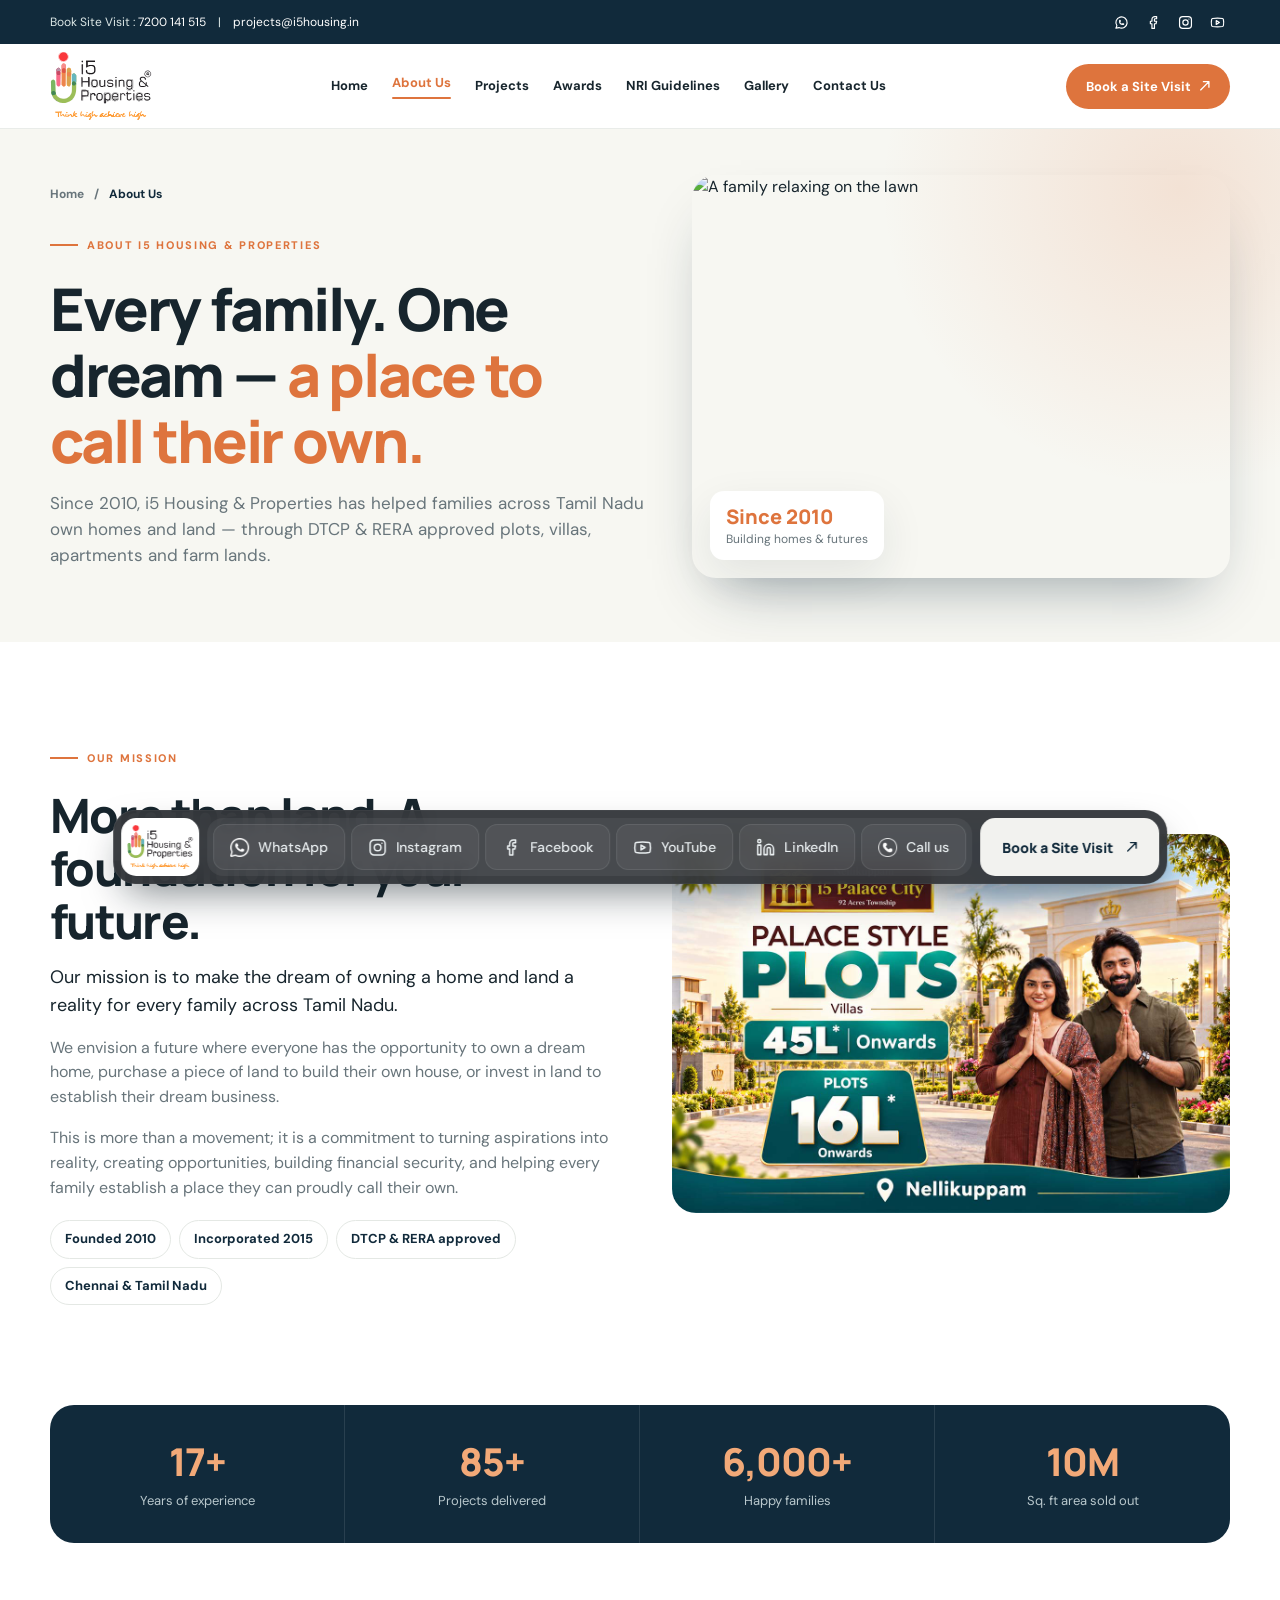
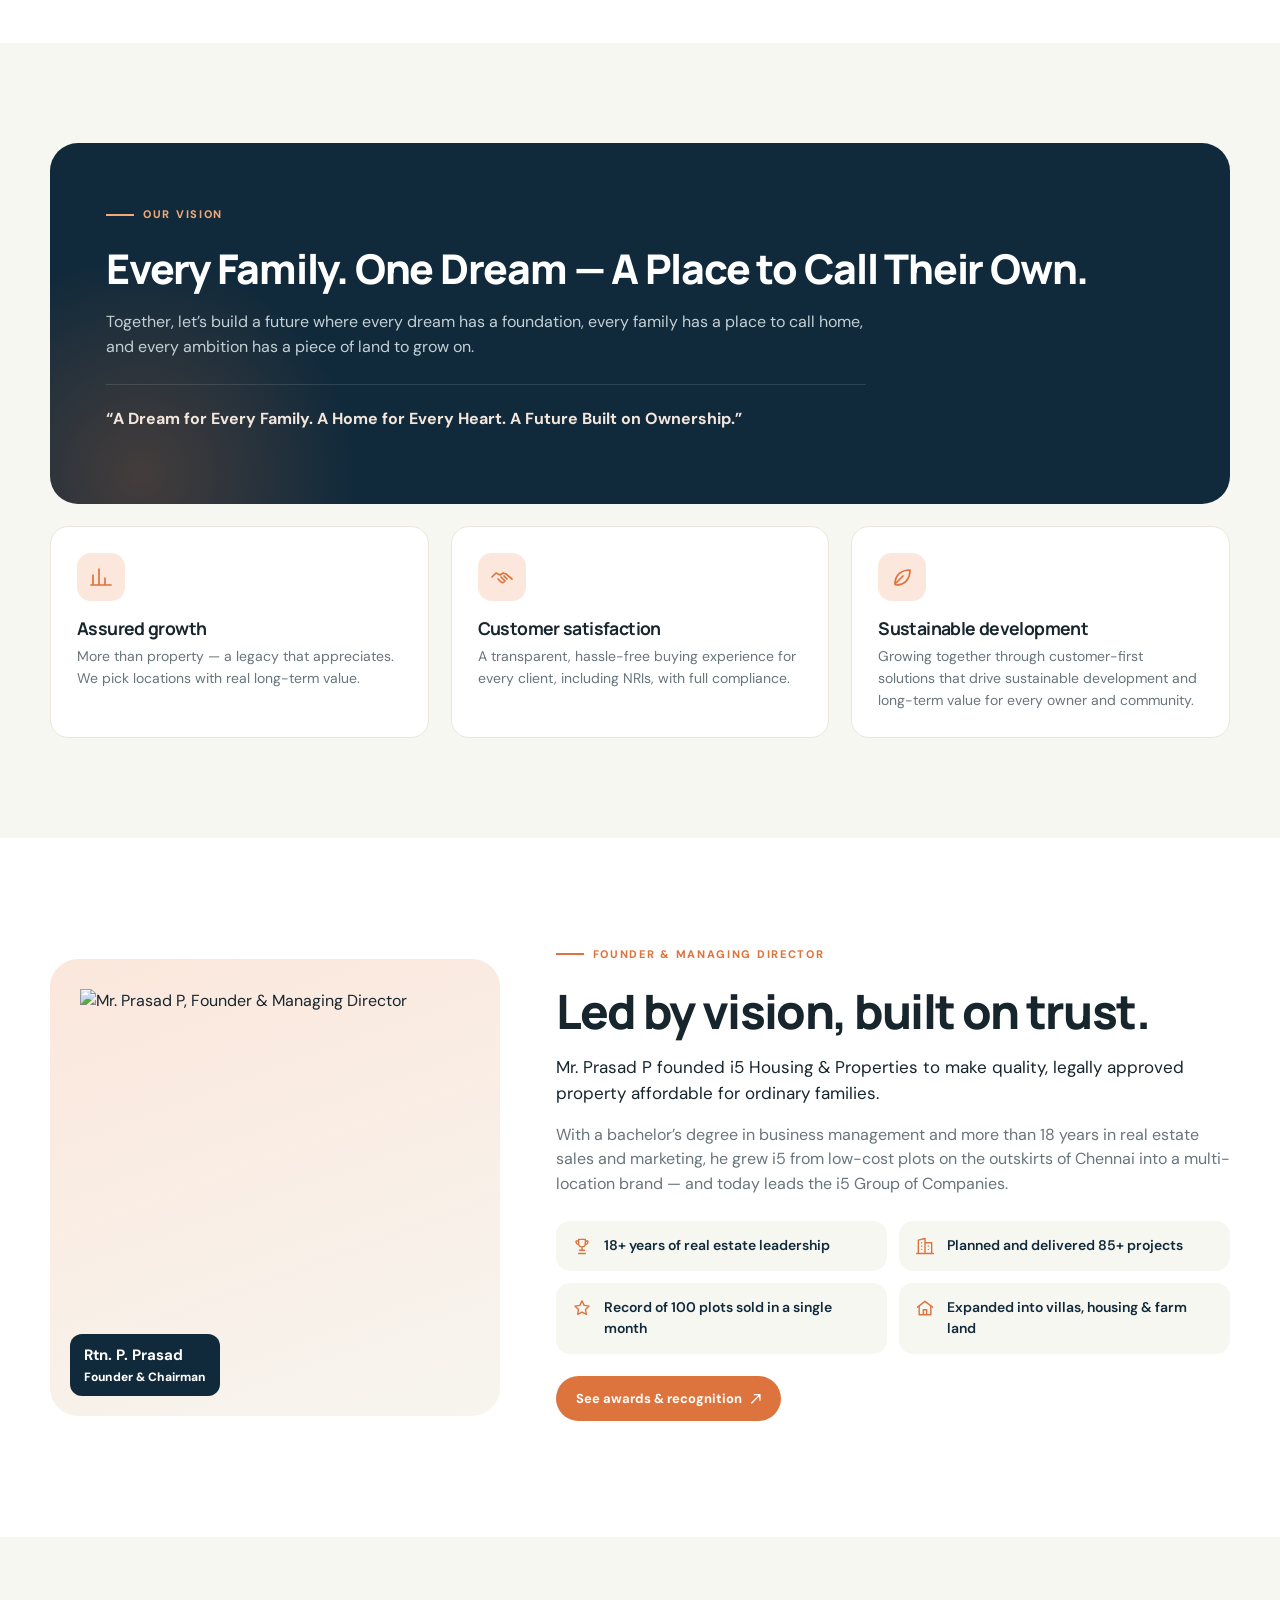
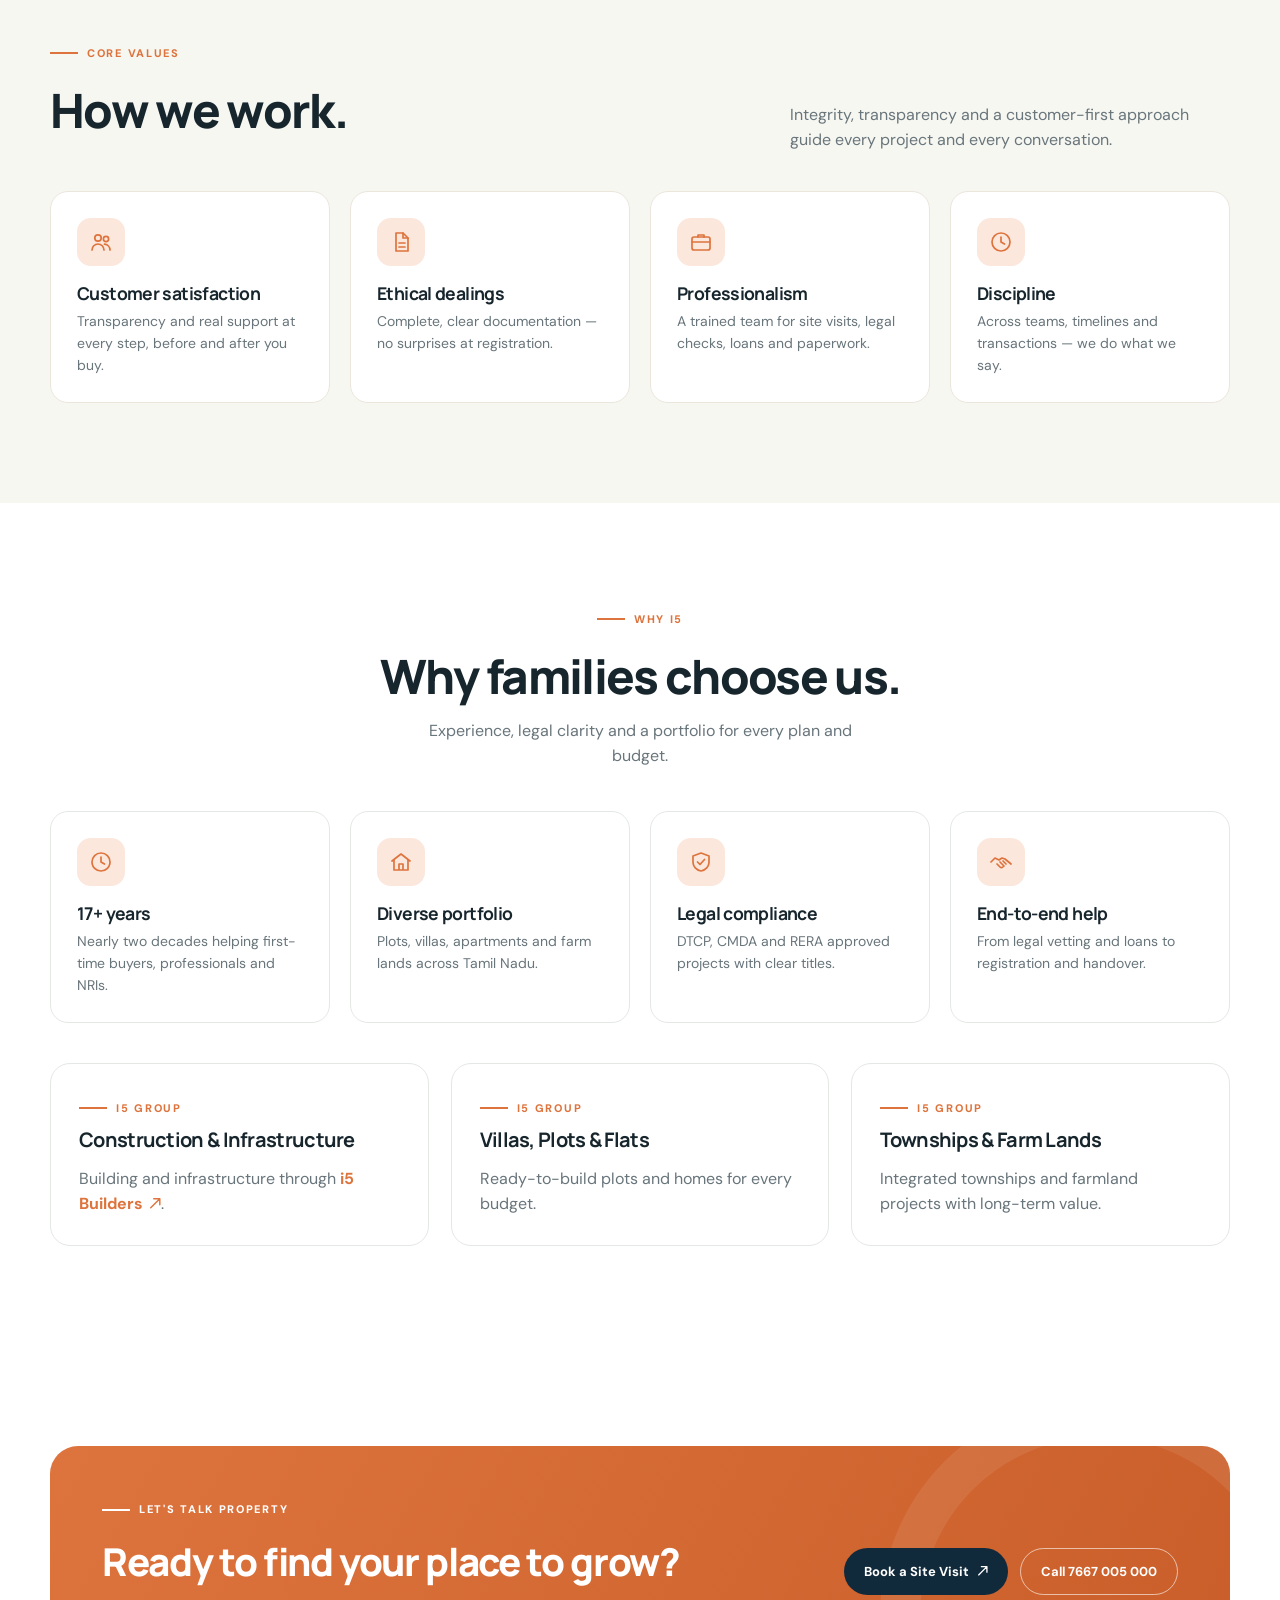
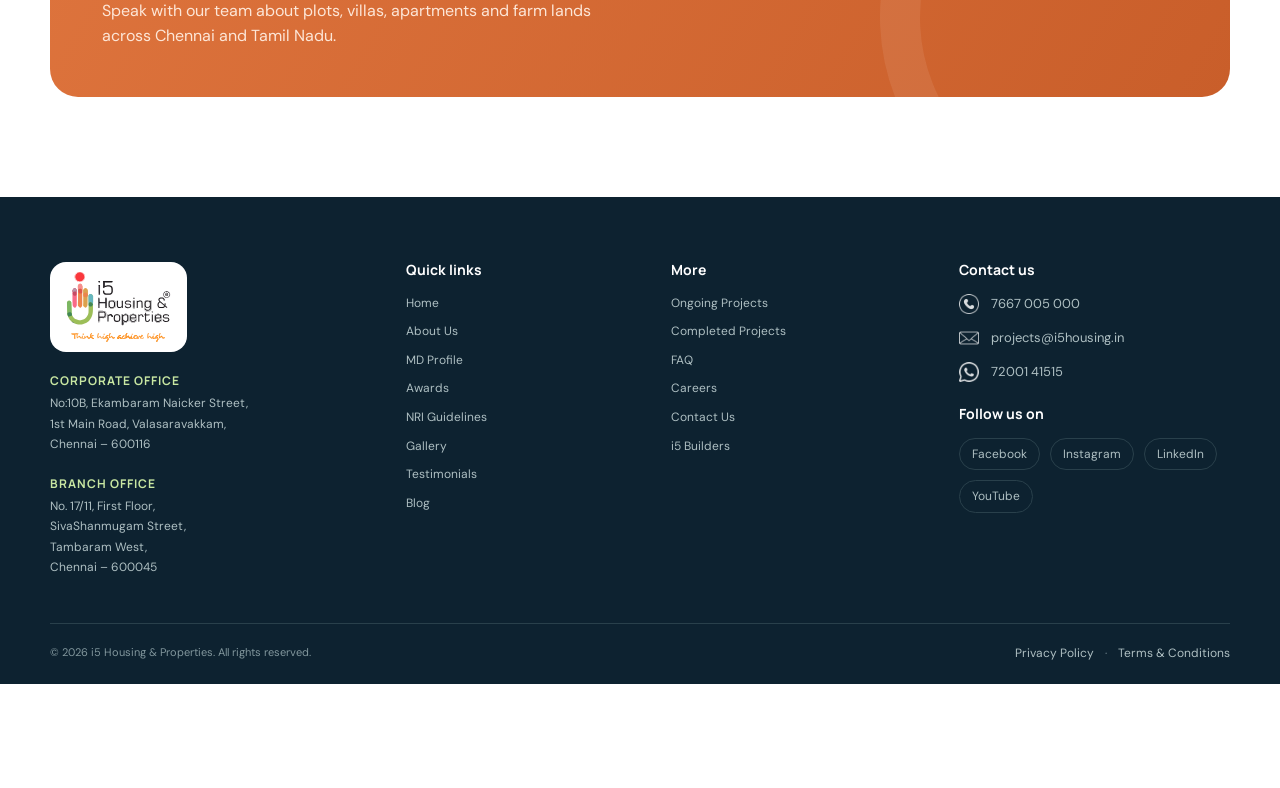
==== commit 8cdd3fd8: "animate" ====
--- a/about.html
+++ b/about.html
@@ -25,7 +25,7 @@
 <link rel="stylesheet" href="css/style.css">
 </head>
 <body>
-<div class="topbar"><div class="container"><span>Book Site Visit : <a href="https://wa.me/917200141515" target="_blank" rel="noopener">7200 141 515</a><span class="hide-mobile">　|　<a href="mailto:projects@i5housing.in">projects@i5housing.in</a></span></span><span class="socials hide-mobile"><a href="https://wa.me/917200141515" target="_blank" rel="noopener">WhatsApp</a><a href="https://www.facebook.com/i5housingandproperties" target="_blank" rel="noopener">Facebook</a><a href="https://www.instagram.com/i5housingpropertytrend/" target="_blank" rel="noopener">Instagram</a><a href="https://www.youtube.com/@i5housingproperties" target="_blank" rel="noopener">YouTube</a></span></div></div>
+<div class="topbar"><div class="container"><span>Book Site Visit : <a href="https://wa.me/917200141515" target="_blank" rel="noopener">7200 141 515</a><span class="hide-mobile">　|　<a href="mailto:projects@i5housing.in">projects@i5housing.in</a></span></span><span class="socials hide-mobile"><a href="https://wa.me/917200141515" target="_blank" rel="noopener" aria-label="WhatsApp" title="WhatsApp"><svg viewBox="0 0 24 24" aria-hidden="true"><path d="M3 21l1.65-3.8a9 9 0 1 1 3.4 2.9z"/><path d="M9 10a.5.5 0 0 0 1 0V9a.5.5 0 0 0-1 0v1a5 5 0 0 0 5 5h1a.5.5 0 0 0 0-1h-1a.5.5 0 0 0 0 1"/></svg></a><a href="https://www.facebook.com/i5housingandproperties" target="_blank" rel="noopener" aria-label="Facebook" title="Facebook"><svg viewBox="0 0 24 24" aria-hidden="true"><path d="M17 2.5h-3a4.5 4.5 0 0 0-4.5 4.5v3H7v4h2.5v7.5h4V14H16l1-4h-3.5V7a1 1 0 0 1 1-1H17z"/></svg></a><a href="https://www.instagram.com/i5housingpropertytrend/" target="_blank" rel="noopener" aria-label="Instagram" title="Instagram"><svg viewBox="0 0 24 24" aria-hidden="true"><rect x="2.5" y="2.5" width="19" height="19" rx="5"/><circle cx="12" cy="12" r="4.2"/><path d="M17.5 6.5h.01"/></svg></a><a href="https://www.youtube.com/@i5housingproperties" target="_blank" rel="noopener" aria-label="YouTube" title="YouTube"><svg viewBox="0 0 24 24" aria-hidden="true"><path d="M2.6 17a24 24 0 0 1 0-10A2 2 0 0 1 4 5.6a49.6 49.6 0 0 1 16 0A2 2 0 0 1 21.4 7a24 24 0 0 1 0 10 2 2 0 0 1-1.4 1.4 49.6 49.6 0 0 1-16 0A2 2 0 0 1 2.6 17"/><path d="m10 15 5-3-5-3z"/></svg></a></span></div></div>
 
 <header class="header"><div class="container nav">
 <a class="brand-logo" href="index.html" aria-label="i5 Housing & Properties home"><img src="logo.svg" alt="i5 Housing & Properties"></a>
--- a/css/style.css
+++ b/css/style.css
@@ -416,3 +416,14 @@
 @media(max-width:560px){.dock{left:12px;right:12px;transform:none;max-width:none;gap:6px;padding:6px;border-radius:18px}.dock.is-hidden{transform:translateY(140%)}.dock-logo{display:none}.dock-links{flex:1;justify-content:space-between;gap:2px;padding:4px}.dock-link{width:auto;flex:1;height:42px;border-color:transparent;background:none}.dock-cta{padding:0 14px;font-size:13px}.dock-cta .full{display:none}body.has-dock{padding-bottom:84px}}
 @media(min-width:561px){.dock-cta .short{display:none}}
 @media print{.dock{display:none}}
+
+/* ---------- Topbar social icons ---------- */
+.socials a{display:flex;align-items:center;justify-content:center;width:26px;height:26px;border-radius:50%;transition:color .2s,background .2s}
+.socials a:hover{background:rgba(255,255,255,.1)}
+.socials svg{width:15px;height:15px;fill:none;stroke:currentColor;stroke-width:1.9;stroke-linecap:round;stroke-linejoin:round}
+.topbar .socials{gap:6px}
+
+/* ---------- Scroll reveal (classes added by site.js) ---------- */
+.reveal{opacity:0;transform:translateY(28px);transition:opacity .7s ease,transform .7s cubic-bezier(.2,.7,.2,1);transition-delay:var(--rd,0s)}
+.reveal.in{opacity:1;transform:none}
+@media(prefers-reduced-motion:reduce){.reveal{opacity:1;transform:none;transition:none}}
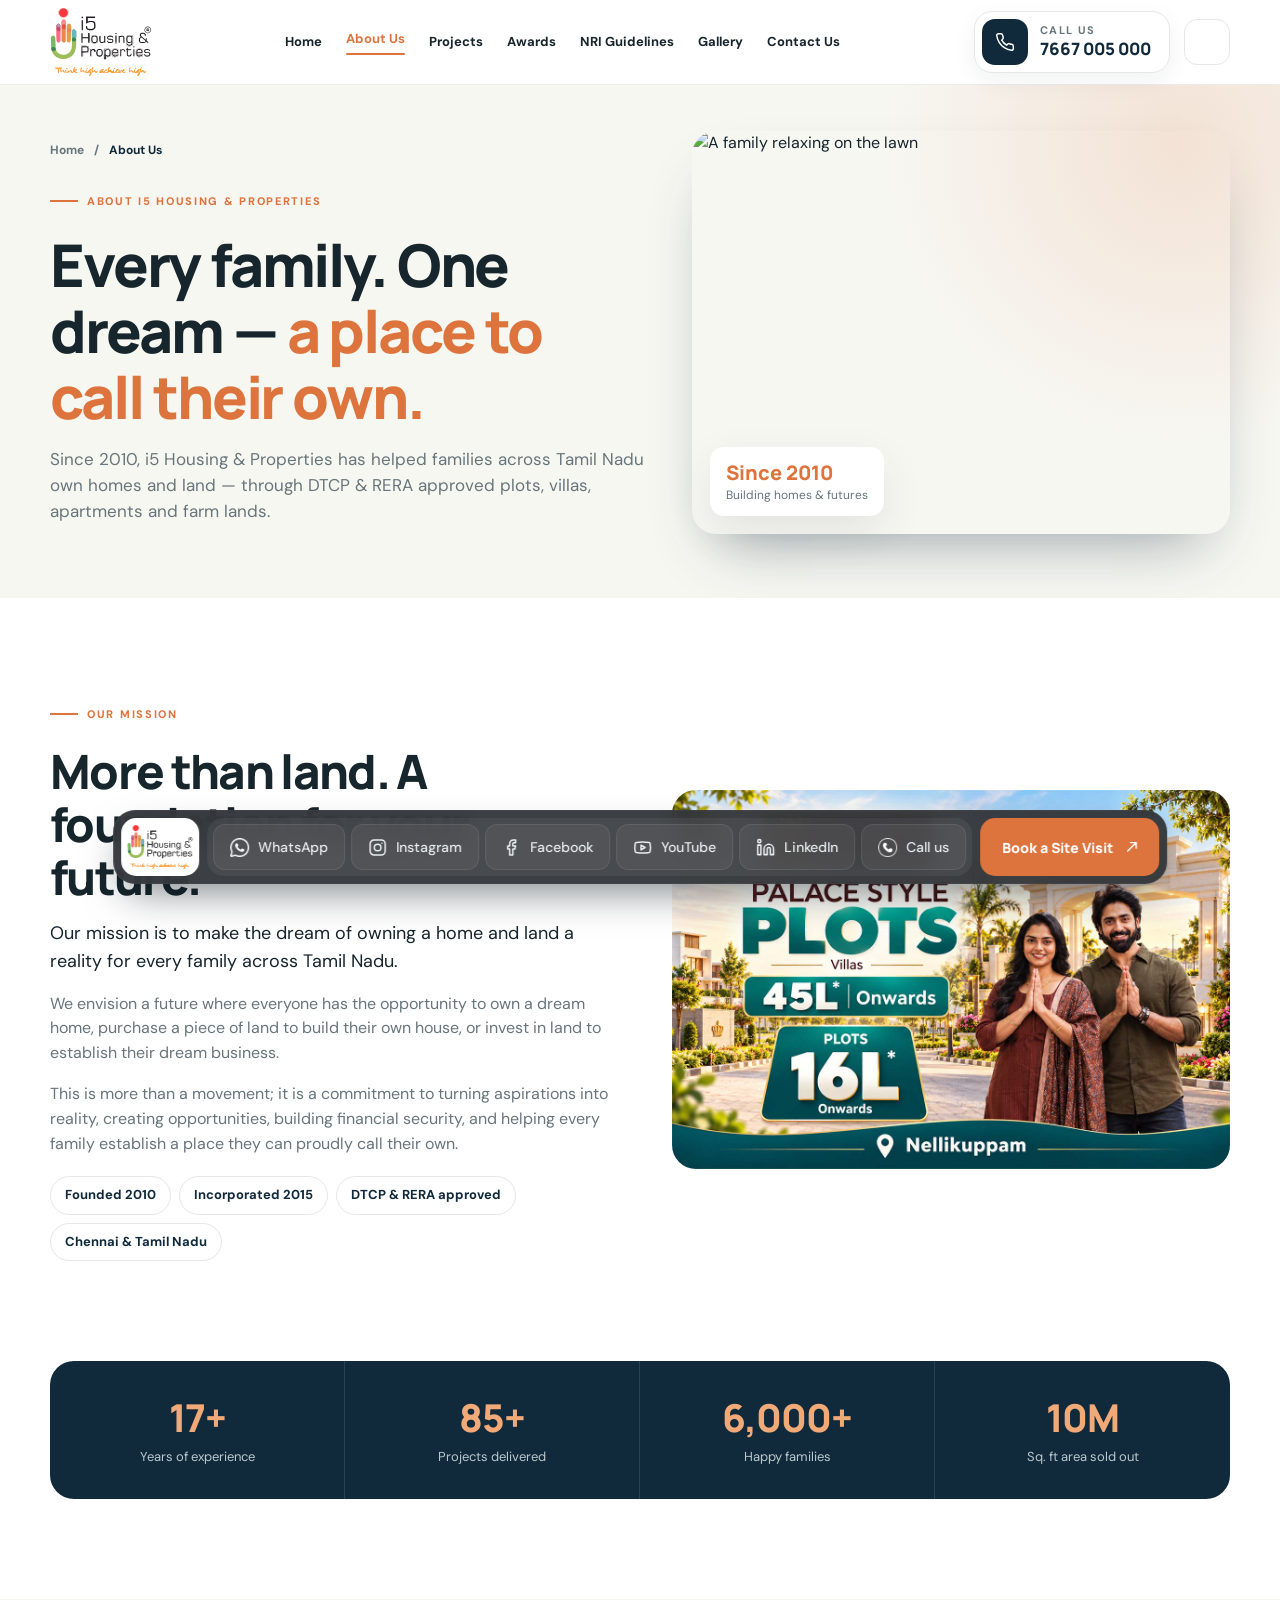
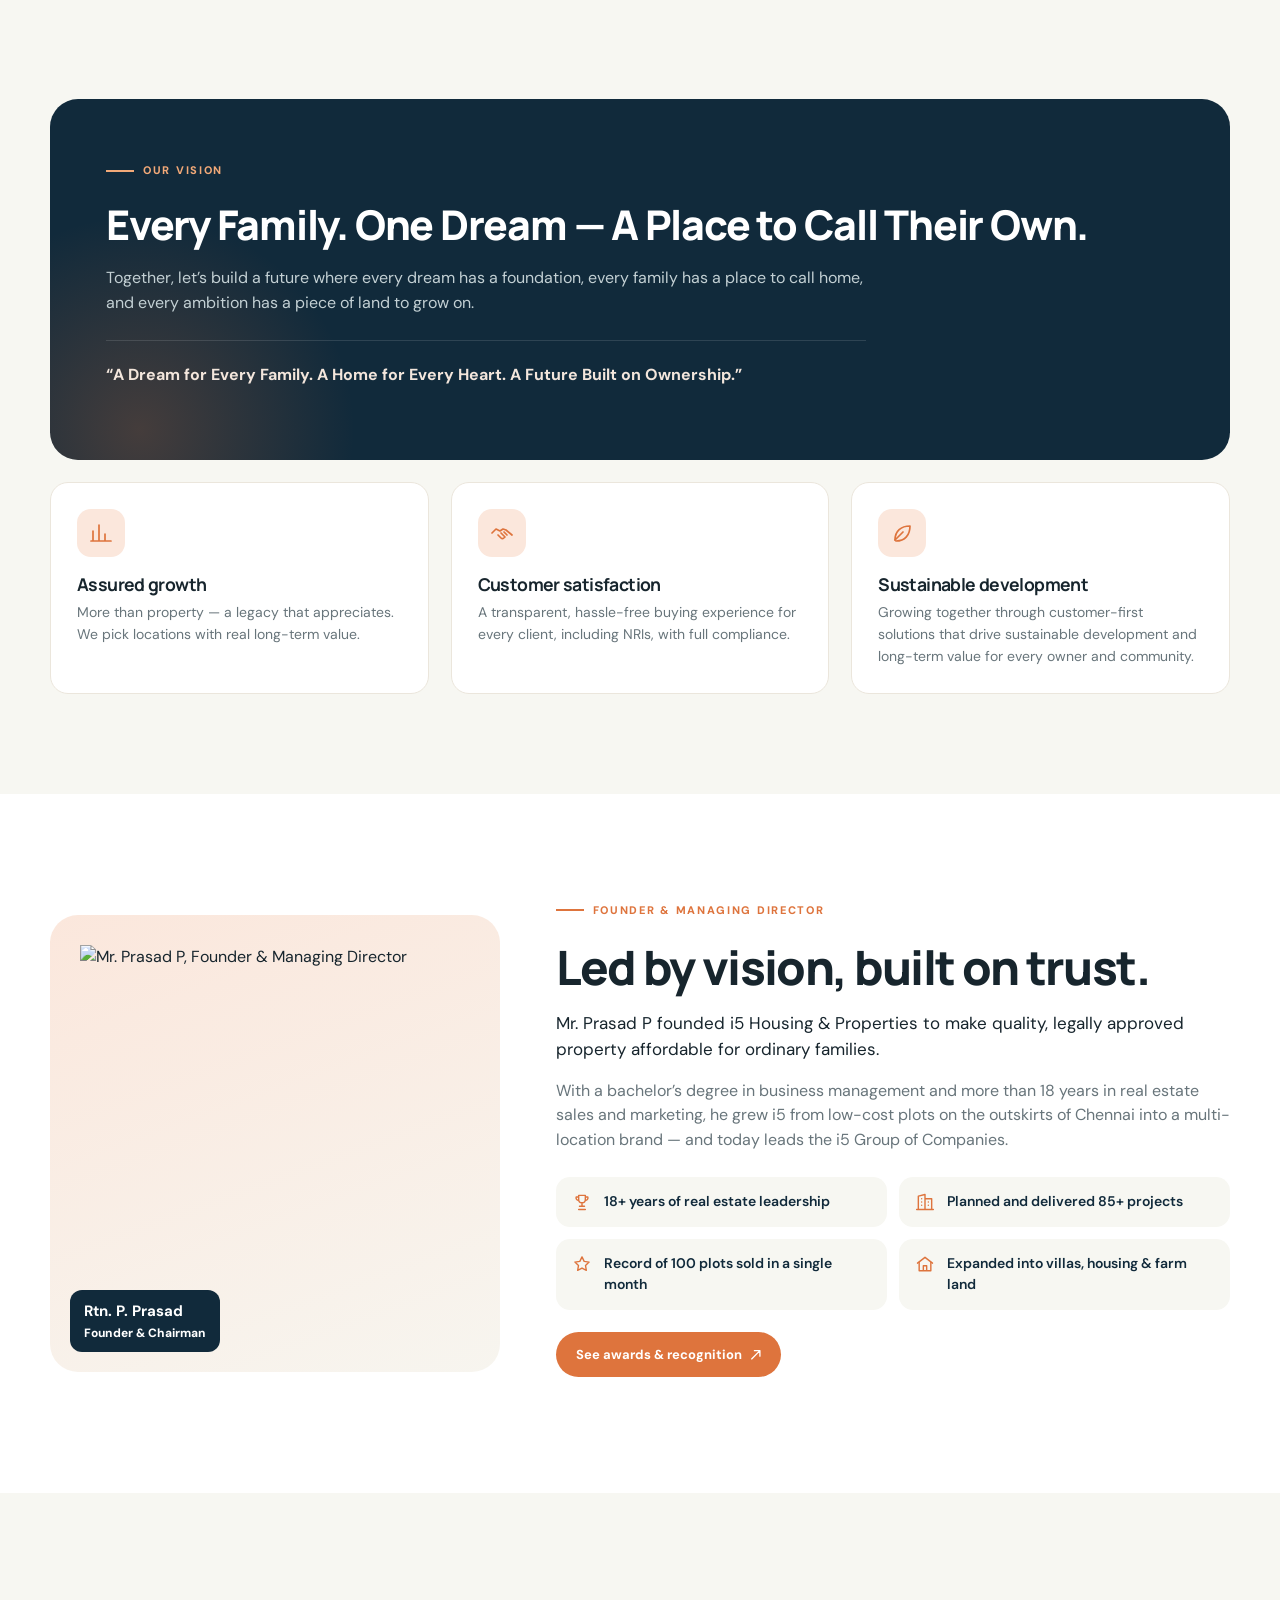
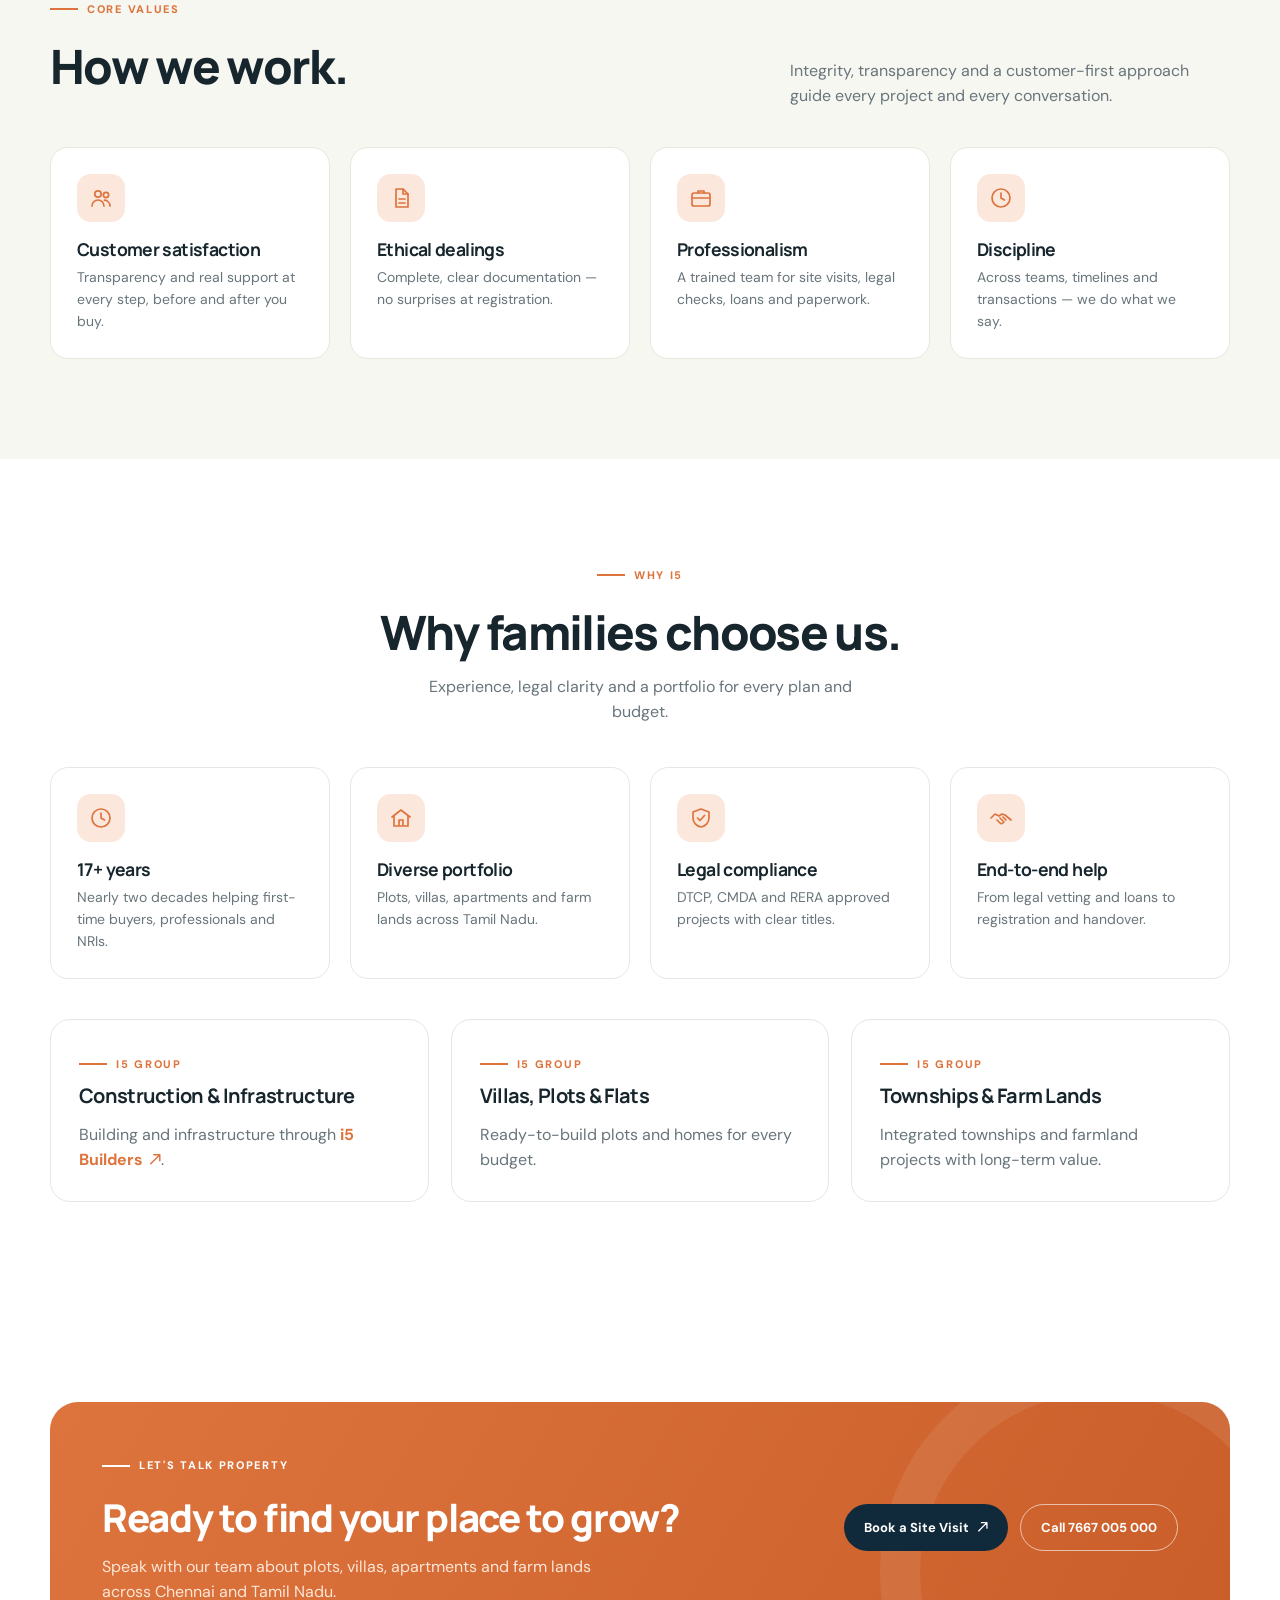
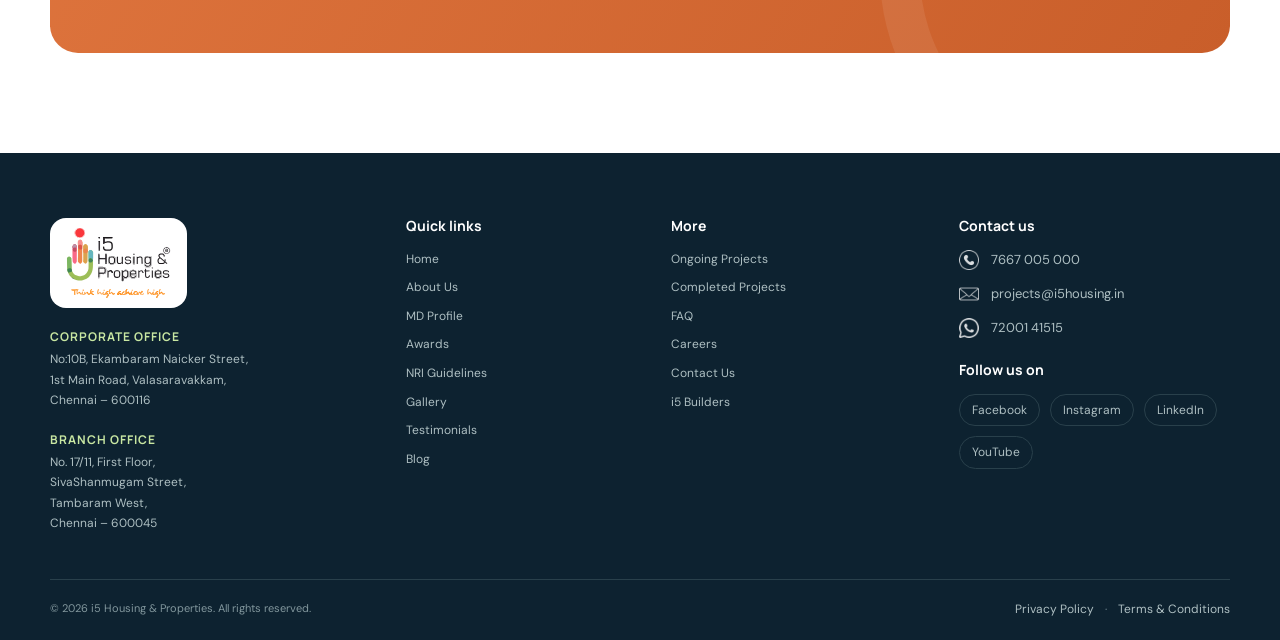
==== commit 01e25382: "updates" ====
--- a/about.html
+++ b/about.html
@@ -25,13 +25,10 @@
 <link rel="stylesheet" href="css/style.css">
 </head>
 <body>
-<div class="topbar"><div class="container"><span>Book Site Visit : <a href="https://wa.me/917200141515" target="_blank" rel="noopener">7200 141 515</a><span class="hide-mobile">　|　<a href="mailto:projects@i5housing.in">projects@i5housing.in</a></span></span><span class="socials hide-mobile"><a href="https://wa.me/917200141515" target="_blank" rel="noopener" aria-label="WhatsApp" title="WhatsApp"><svg viewBox="0 0 24 24" aria-hidden="true"><path d="M3 21l1.65-3.8a9 9 0 1 1 3.4 2.9z"/><path d="M9 10a.5.5 0 0 0 1 0V9a.5.5 0 0 0-1 0v1a5 5 0 0 0 5 5h1a.5.5 0 0 0 0-1h-1a.5.5 0 0 0 0 1"/></svg></a><a href="https://www.facebook.com/i5housingandproperties" target="_blank" rel="noopener" aria-label="Facebook" title="Facebook"><svg viewBox="0 0 24 24" aria-hidden="true"><path d="M17 2.5h-3a4.5 4.5 0 0 0-4.5 4.5v3H7v4h2.5v7.5h4V14H16l1-4h-3.5V7a1 1 0 0 1 1-1H17z"/></svg></a><a href="https://www.instagram.com/i5housingpropertytrend/" target="_blank" rel="noopener" aria-label="Instagram" title="Instagram"><svg viewBox="0 0 24 24" aria-hidden="true"><rect x="2.5" y="2.5" width="19" height="19" rx="5"/><circle cx="12" cy="12" r="4.2"/><path d="M17.5 6.5h.01"/></svg></a><a href="https://www.youtube.com/@i5housingproperties" target="_blank" rel="noopener" aria-label="YouTube" title="YouTube"><svg viewBox="0 0 24 24" aria-hidden="true"><path d="M2.6 17a24 24 0 0 1 0-10A2 2 0 0 1 4 5.6a49.6 49.6 0 0 1 16 0A2 2 0 0 1 21.4 7a24 24 0 0 1 0 10 2 2 0 0 1-1.4 1.4 49.6 49.6 0 0 1-16 0A2 2 0 0 1 2.6 17"/><path d="m10 15 5-3-5-3z"/></svg></a></span></div></div>
-
 <header class="header"><div class="container nav">
 <a class="brand-logo" href="index.html" aria-label="i5 Housing & Properties home"><img src="logo.svg" alt="i5 Housing & Properties"></a>
-<button class="menu-btn" id="menuBtn" aria-label="Open menu" aria-expanded="false" aria-controls="navLinks">☰</button>
 <nav class="navlinks" id="navLinks"><a href="index.html">Home</a><a href="about.html" class="is-current" aria-current="page">About Us</a><a href="index.html#projects">Projects</a><a href="awards.html">Awards</a><a href="nri.html" class="hide-md">NRI Guidelines</a><a href="gallery.html" class="hide-md">Gallery</a><a href="contact.html">Contact Us</a></nav>
-<a class="btn" href="contact.html#enquire">Book a Site Visit<i class="ico-arrow" aria-hidden="true"></i></a>
+<div class="nav-actions"><a class="nav-call" href="tel:7667005000" aria-label="Call us on 7667 005 000"><span class="nav-call__ico"><svg viewBox="0 0 24 24" aria-hidden="true"><path d="M22 16.9v3a2 2 0 0 1-2.2 2 19.8 19.8 0 0 1-8.6-3.1 19.5 19.5 0 0 1-6-6A19.8 19.8 0 0 1 2.1 4.2 2 2 0 0 1 4.1 2h3a2 2 0 0 1 2 1.7c.1.9.4 1.8.7 2.7a2 2 0 0 1-.5 2.1L8 9.8a16 16 0 0 0 6 6l1.3-1.3a2 2 0 0 1 2.1-.4c.9.3 1.8.6 2.7.7a2 2 0 0 1 1.7 2z"/></svg></span><span class="nav-call__txt"><small>Call us</small><b>7667 005 000</b></span></a><button class="menu-btn" id="menuBtn" type="button" aria-label="Open menu" aria-expanded="false" aria-controls="menuPanel"><span></span><span></span><span></span></button></div>
 </div></header>
 <main>
 <section class="page-hero page-hero--split"><div class="container page-hero__inner">
--- a/css/style.css
+++ b/css/style.css
@@ -1,7 +1,7 @@
 /* i5 Housing & Properties — site styles */
 :root{--navy:#112a3b;--green:#de743d;--lime:#c8e7a2;--orange:#ff8c16;--cream:#f7f7f2;--ink:#17252d;--muted:#68757b;--line:#e4e8e4;--white:#fff;--radius:18px;--shadow:0 16px 44px rgba(17,42,59,.09)}
 *{box-sizing:border-box}html{scroll-behavior:smooth}body{margin:0;color:var(--ink);background:#fff;font-family:"DM Sans",sans-serif;line-height:1.55}h1,h2,h3,h4{font-family:Manrope,sans-serif;line-height:1.12;margin:0 0 16px;letter-spacing:-.035em}h1{font-size:clamp(2.6rem,5.4vw,5rem);font-weight:800}h2{font-size:clamp(2rem,3.7vw,3.4rem);font-weight:800}h3{font-size:1.25rem}p{margin:0 0 16px;color:var(--muted)}a{color:inherit;text-decoration:none}.container{width:min(1180px,calc(100% - 44px));margin:auto}
-.topbar{background:var(--navy);color:#dce7e6;font-size:12px;padding:9px 0}.topbar .container{display:flex;justify-content:space-between;align-items:center;gap:16px;flex-wrap:wrap}.topbar a{color:#fff}.topbar a:hover{color:var(--lime)}.socials{display:flex;gap:14px}
+
 .header{position:sticky;top:0;z-index:20;background:rgba(255,255,255,.95);backdrop-filter:blur(12px);border-bottom:1px solid rgba(228,232,228,.8)}.nav{height:84px;display:flex;align-items:center;justify-content:space-between;gap:24px}
 .brand-logo{display:flex;align-items:center;flex:0 0 auto}.brand-logo img{display:block;height:68px;width:auto;aspect-ratio:2048/1369}
 .footer-logo{display:inline-flex;background:#fff;border-radius:16px;padding:10px 16px}.footer-logo img{height:70px;width:auto;aspect-ratio:2048/1369;display:block}
@@ -29,7 +29,7 @@
 .footer{background:#0d2230;color:#dbe4e6;padding:65px 0 22px}.footer-grid{display:grid;grid-template-columns:1.4fr 1fr 1.1fr 1.2fr;gap:40px}.footer p,.footer a{color:#aebfc2;font-size:12px}.footer h4{color:#fff;font-size:14px;letter-spacing:0}.footer-links{display:grid;gap:10px}.footer a:hover{color:var(--lime)}.footer-social{display:flex;gap:10px;flex-wrap:wrap;margin-top:6px}.footer-social a{border:1px solid #29404b;border-radius:999px;padding:6px 12px}.footer-contact{gap:14px}.footer-contact a{display:flex;align-items:center;gap:12px;font-size:13px}.footer-contact img{width:20px;height:20px;flex:0 0 20px;opacity:.85;transition:opacity .2s}.footer-contact a:hover img{opacity:1}.footer-address{margin-top:22px}.footer-address h4{font-size:12px;letter-spacing:1px;text-transform:uppercase;color:var(--lime);margin-bottom:6px}.footer-address p{line-height:1.7;margin:0}.footer-bottom{border-top:1px solid #29404b;margin-top:45px;padding-top:20px;display:flex;justify-content:space-between;gap:15px;flex-wrap:wrap;font-size:11px;color:#82979d}
 @media(max-width:1050px){.navlinks{gap:16px}.navlinks .hide-md{display:none}.stats{grid-template-columns:repeat(3,1fr)}.stat:nth-child(3){border-right:0}.stat:nth-child(-n+3){border-bottom:1px solid var(--line)}}
 @media(max-width:950px){.hero-grid{gap:25px}.project-grid{grid-template-columns:repeat(2,1fr)}.types-grid{grid-template-columns:repeat(2,1fr)}.footer-grid{grid-template-columns:repeat(2,1fr)}.completed-grid{grid-template-columns:1fr}.section{padding:75px 0}}
-@media(max-width:780px){.container{width:min(100% - 30px,1180px)}.topbar .container{justify-content:center}.topbar .hide-mobile{display:none}.nav{height:72px}.brand-logo img{height:56px}.navlinks{display:none;position:absolute;left:0;right:0;top:72px;background:#fff;padding:22px;box-shadow:var(--shadow);flex-direction:column;align-items:stretch}.navlinks.show{display:flex}.navlinks a{display:block!important;padding:8px}.navlinks .btn{text-align:center}.menu-btn{display:block}.nav>.btn{display:none}.hero{padding:40px 0 58px}.hero-grid{grid-template-columns:1fr}.hero h1{font-size:2.8rem}.hero-copy{font-size:15px}.search-box{grid-template-columns:1fr;gap:8px;padding:14px}.field{border-right:0;border-bottom:1px solid var(--line);padding:8px 6px}.search-box .btn{width:100%}.section{padding:65px 0}.section-head{display:block}.section-head p{margin-top:12px}.project-grid{grid-template-columns:1fr}.project-photo{height:230px}.completed-card{grid-template-columns:1fr}.completed-card img{height:180px}.stats{grid-template-columns:1fr 1fr}.stat{padding:22px 12px;border-bottom:1px solid var(--line)!important;border-right:1px solid var(--line)!important}.stat:nth-child(2n){border-right:0!important}.stat:last-child{grid-column:1/-1;border:0!important}.about-grid,.faq-grid{grid-template-columns:1fr;gap:35px}.about-visual{min-height:360px}.about-visual img{height:320px}.about-visual .small-img{height:165px}.types-grid{grid-template-columns:1fr 1fr;gap:10px}.type-card{height:220px}.type-info{left:14px;bottom:15px}.type-info h3{font-size:18px}.nri-banner{grid-template-columns:1fr}.nri-copy{padding:32px 25px}.nri-banner>img{min-height:230px;max-height:260px}.testimonial-grid{grid-template-columns:1fr}.contact-panel{grid-template-columns:1fr;padding:28px 18px;gap:22px}.contact-form{grid-template-columns:1fr;padding:17px}.contact-form textarea,.contact-form .full,.form-note{grid-column:auto}.footer-grid{grid-template-columns:1fr 1fr;gap:28px}.footer-grid>div:first-child{grid-column:1/-1}.footer-bottom{display:block}.footer-bottom span{display:block;margin:8px 0}}
+@media(max-width:780px){.container{width:min(100% - 30px,1180px)}.nav{height:72px}.brand-logo img{height:56px}.navlinks{display:none;position:absolute;left:0;right:0;top:72px;background:#fff;padding:22px;box-shadow:var(--shadow);flex-direction:column;align-items:stretch}.navlinks.show{display:flex}.navlinks a{display:block!important;padding:8px}.navlinks .btn{text-align:center}.menu-btn{display:block}.nav>.btn{display:none}.hero{padding:40px 0 58px}.hero-grid{grid-template-columns:1fr}.hero h1{font-size:2.8rem}.hero-copy{font-size:15px}.search-box{grid-template-columns:1fr;gap:8px;padding:14px}.field{border-right:0;border-bottom:1px solid var(--line);padding:8px 6px}.search-box .btn{width:100%}.section{padding:65px 0}.section-head{display:block}.section-head p{margin-top:12px}.project-grid{grid-template-columns:1fr}.project-photo{height:230px}.completed-card{grid-template-columns:1fr}.completed-card img{height:180px}.stats{grid-template-columns:1fr 1fr}.stat{padding:22px 12px;border-bottom:1px solid var(--line)!important;border-right:1px solid var(--line)!important}.stat:nth-child(2n){border-right:0!important}.stat:last-child{grid-column:1/-1;border:0!important}.about-grid,.faq-grid{grid-template-columns:1fr;gap:35px}.about-visual{min-height:360px}.about-visual img{height:320px}.about-visual .small-img{height:165px}.types-grid{grid-template-columns:1fr 1fr;gap:10px}.type-card{height:220px}.type-info{left:14px;bottom:15px}.type-info h3{font-size:18px}.nri-banner{grid-template-columns:1fr}.nri-copy{padding:32px 25px}.nri-banner>img{min-height:230px;max-height:260px}.testimonial-grid{grid-template-columns:1fr}.contact-panel{grid-template-columns:1fr;padding:28px 18px;gap:22px}.contact-form{grid-template-columns:1fr;padding:17px}.contact-form textarea,.contact-form .full,.form-note{grid-column:auto}.footer-grid{grid-template-columns:1fr 1fr;gap:28px}.footer-grid>div:first-child{grid-column:1/-1}.footer-bottom{display:block}.footer-bottom span{display:block;margin:8px 0}}
 
 /* ---------- Hero banner slider ---------- */
 .hero-visual{position:relative;min-height:0}
@@ -409,21 +409,46 @@
 .dock-link svg,.dock-link img{width:19px;height:19px;flex:0 0 19px;display:block}
 .dock-link svg{fill:none;stroke:currentColor;stroke-width:1.9;stroke-linecap:round;stroke-linejoin:round}
 .dock-link[data-net="whatsapp"]:hover{color:#5fe08a}.dock-link[data-net="instagram"]:hover{color:#ff8fb1}.dock-link[data-net="youtube"]:hover{color:#ff7b7b}.dock-link[data-net="facebook"]:hover,.dock-link[data-net="linkedin"]:hover{color:#8fb8ff}
-.dock-cta{display:flex;align-items:center;gap:8px;padding:0 22px;border-radius:15px;background:#f2f2ef;color:var(--navy);font:800 14px Manrope,sans-serif;white-space:nowrap;transition:background .2s,color .2s}
-.dock-cta:hover{background:var(--green);color:#fff}
-body.has-dock{padding-bottom:104px}
+.dock-cta{display:flex;align-items:center;gap:8px;padding:0 22px;border-radius:15px;background:var(--green);color:#fff;font:800 14px Manrope,sans-serif;white-space:nowrap;transition:background .2s,color .2s}
+.dock-cta:hover{background:#c25e2a;color:#fff}
 @media(max-width:1100px){.dock-link span{display:none}.dock-link{padding:0;width:46px;justify-content:center}}
-@media(max-width:560px){.dock{left:12px;right:12px;transform:none;max-width:none;gap:6px;padding:6px;border-radius:18px}.dock.is-hidden{transform:translateY(140%)}.dock-logo{display:none}.dock-links{flex:1;justify-content:space-between;gap:2px;padding:4px}.dock-link{width:auto;flex:1;height:42px;border-color:transparent;background:none}.dock-cta{padding:0 14px;font-size:13px}.dock-cta .full{display:none}body.has-dock{padding-bottom:84px}}
+@media(max-width:560px){.dock{left:12px;right:12px;transform:none;max-width:none;gap:6px;padding:6px;border-radius:18px}.dock.is-hidden{transform:translateY(140%)}.dock-logo{display:none}.dock-links{flex:1;justify-content:space-between;gap:2px;padding:4px}.dock-link{width:auto;flex:1;height:42px;border-color:transparent;background:none}.dock-cta{padding:0 14px;font-size:13px}.dock-cta .full{display:none}}
 @media(min-width:561px){.dock-cta .short{display:none}}
 @media print{.dock{display:none}}
 
-/* ---------- Topbar social icons ---------- */
-.socials a{display:flex;align-items:center;justify-content:center;width:26px;height:26px;border-radius:50%;transition:color .2s,background .2s}
-.socials a:hover{background:rgba(255,255,255,.1)}
-.socials svg{width:15px;height:15px;fill:none;stroke:currentColor;stroke-width:1.9;stroke-linecap:round;stroke-linejoin:round}
-.topbar .socials{gap:6px}
 
 /* ---------- Scroll reveal (classes added by site.js) ---------- */
 .reveal{opacity:0;transform:translateY(28px);transition:opacity .7s ease,transform .7s cubic-bezier(.2,.7,.2,1);transition-delay:var(--rd,0s)}
 .reveal.in{opacity:1;transform:none}
 @media(prefers-reduced-motion:reduce){.reveal{opacity:1;transform:none;transition:none}}
+
+/* ---------- Header: call box, menu panel, hide on scroll ---------- */
+.header{transition:transform .35s ease}.header.is-up{transform:translateY(-100%)}
+.nav{position:relative}
+.nav-actions{display:flex;align-items:center;gap:14px}
+.nav-call{display:flex;align-items:center;gap:12px;padding:7px 18px 7px 7px;border:1px solid var(--line);border-radius:18px;background:#fff;box-shadow:0 8px 24px rgba(17,42,59,.06);transition:border-color .2s}
+.nav-call:hover{border-color:var(--green)}
+.nav-call__ico{display:grid;place-items:center;width:46px;height:46px;border-radius:13px;background:var(--navy);color:#fff}
+.nav-call__ico svg{width:20px;height:20px;fill:none;stroke:currentColor;stroke-width:1.8;stroke-linecap:round;stroke-linejoin:round}
+.nav-call__txt{display:flex;flex-direction:column;line-height:1.2}
+.nav-call__txt small{font-size:11px;font-weight:700;letter-spacing:.12em;text-transform:uppercase;color:var(--muted)}
+.nav-call__txt b{font:800 17px Manrope,sans-serif;color:var(--navy)}
+.menu-btn{display:flex!important;flex-direction:column;justify-content:center;gap:5px;width:46px;height:46px;padding:0 12px;border:1px solid var(--line);border-radius:13px;background:#fff;cursor:pointer}
+.menu-btn span{display:block;height:2px;border-radius:2px;background:var(--navy);transition:transform .25s,opacity .2s}
+.menu-btn[aria-expanded="true"] span:nth-child(1){transform:translateY(7px) rotate(45deg)}
+.menu-btn[aria-expanded="true"] span:nth-child(2){opacity:0}
+.menu-btn[aria-expanded="true"] span:nth-child(3){transform:translateY(-7px) rotate(-45deg)}
+.menu-panel{position:absolute;right:0;top:calc(100% + 8px);width:min(460px,calc(100vw - 30px));display:grid;grid-template-columns:1fr 1fr;gap:2px 14px;padding:18px;border:1px solid var(--line);border-radius:var(--radius);background:#fff;box-shadow:var(--shadow);opacity:0;visibility:hidden;transform:translateY(-8px);transition:opacity .2s,transform .2s,visibility .2s}
+.menu-panel.show{opacity:1;visibility:visible;transform:none}
+.menu-panel a{padding:9px 10px;border-radius:10px;font-size:14px;font-weight:600;color:var(--navy)}
+.menu-panel a:hover,.menu-panel a.is-current{background:var(--cream);color:var(--green)}
+@media(max-width:1180px){.nav-call__txt small{display:none}}
+@media(max-width:780px){.navlinks{display:none!important}.nav-call{padding:0;border:0;box-shadow:none}.nav-call__txt{display:none}.nav-call__ico{width:42px;height:42px}.menu-btn{width:42px;height:42px}.nav-actions{gap:8px}}
+@media(prefers-reduced-motion:reduce){.header{transition:none}}
+
+/* ---------- Home about: MD portrait card ---------- */
+.about-visual.about-visual--md{min-height:0;height:540px;display:flex;justify-content:flex-end;align-items:flex-end;padding-right:8%;border-radius:26px;overflow:hidden;background:radial-gradient(circle at 62% 42%,#fbdcc2 0,#fbe9da 34%,#f7f7f2 70%)}
+.about-visual.about-visual--md:before{content:"";position:absolute;right:4%;top:9%;width:62%;aspect-ratio:1;border-radius:50%;border:2px dashed rgba(222,116,61,.28)}
+.about-visual.about-visual--md img{position:relative;width:auto;height:94%;border-radius:0;object-fit:contain;mix-blend-mode:multiply}
+.about-visual--md .about-stamp{left:28px;bottom:28px;box-shadow:0 14px 30px rgba(17,42,59,.1)}
+@media(max-width:780px){.about-visual.about-visual--md{height:430px;padding-right:2%}.about-visual.about-visual--md img{height:94%}.about-visual--md .about-stamp{left:14px;bottom:14px;padding:12px 14px;max-width:130px;font-size:13px}.about-visual--md .about-stamp b{font-size:24px}}
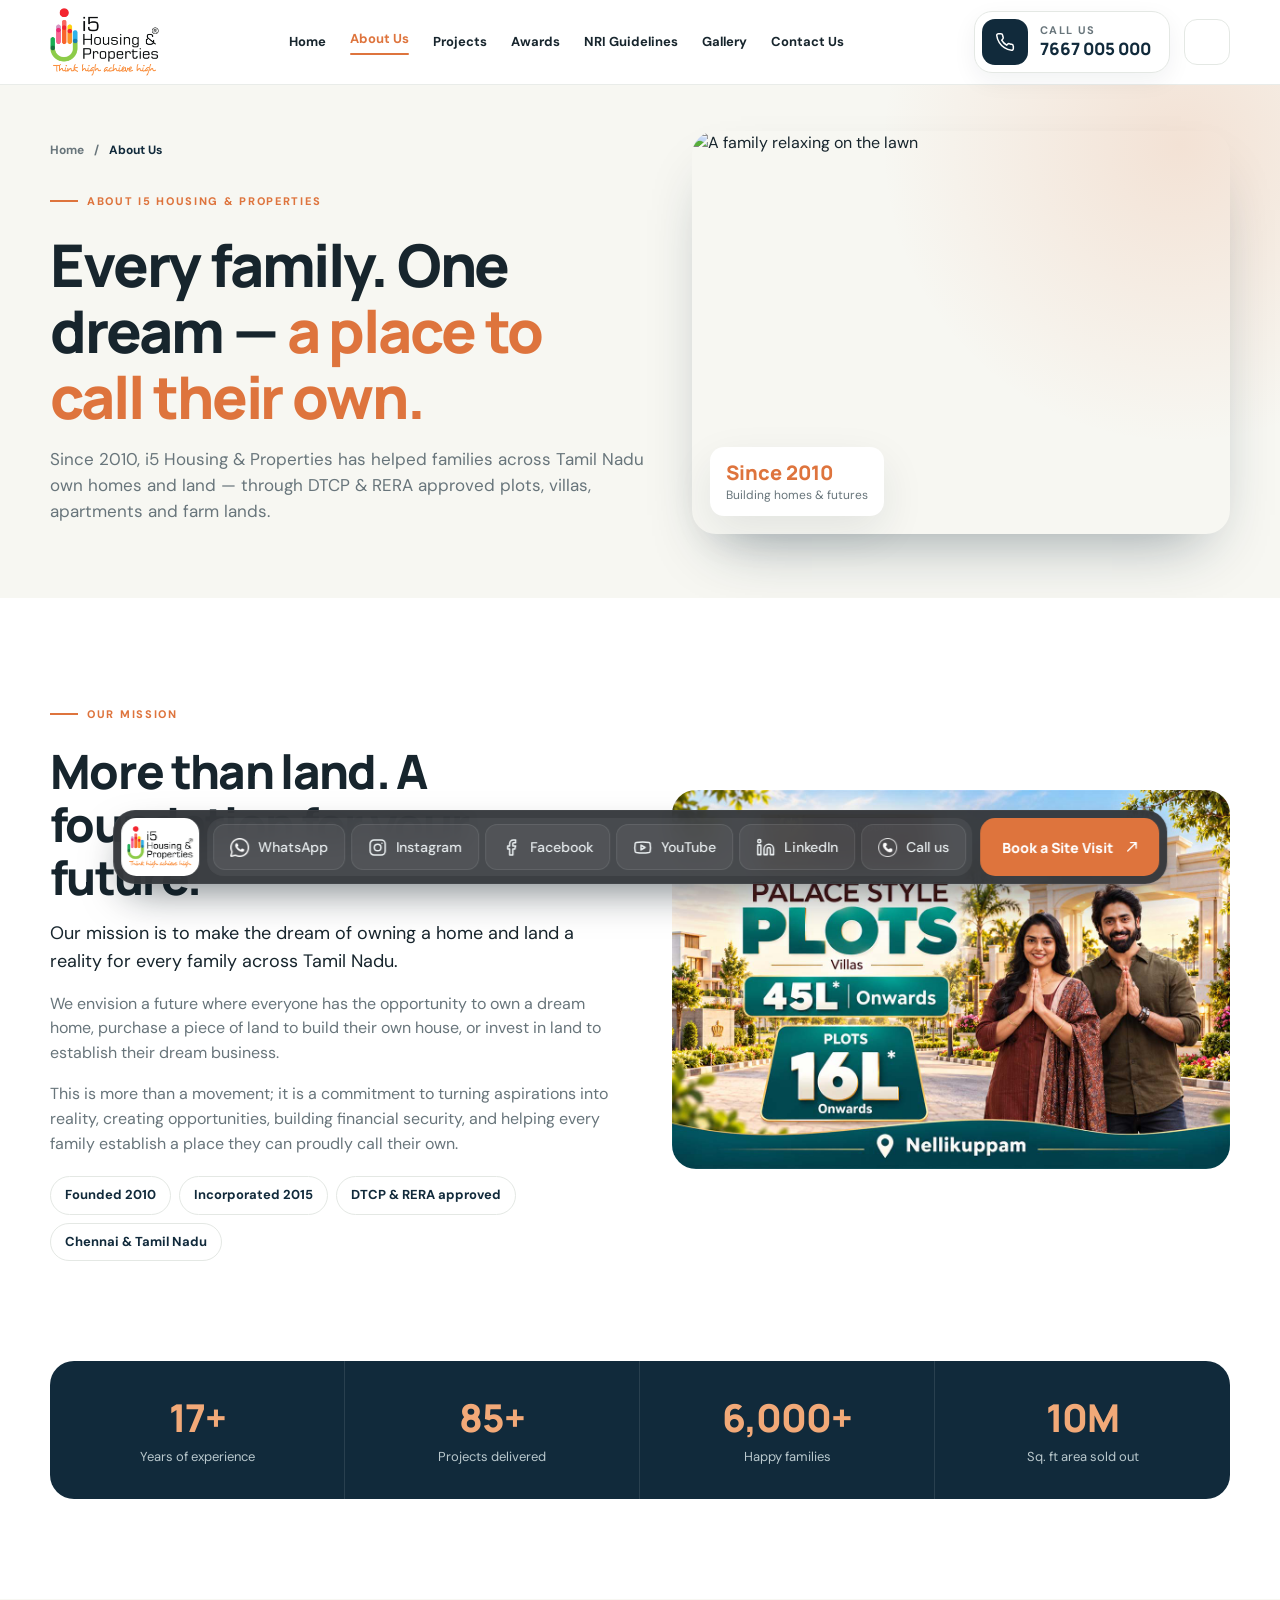
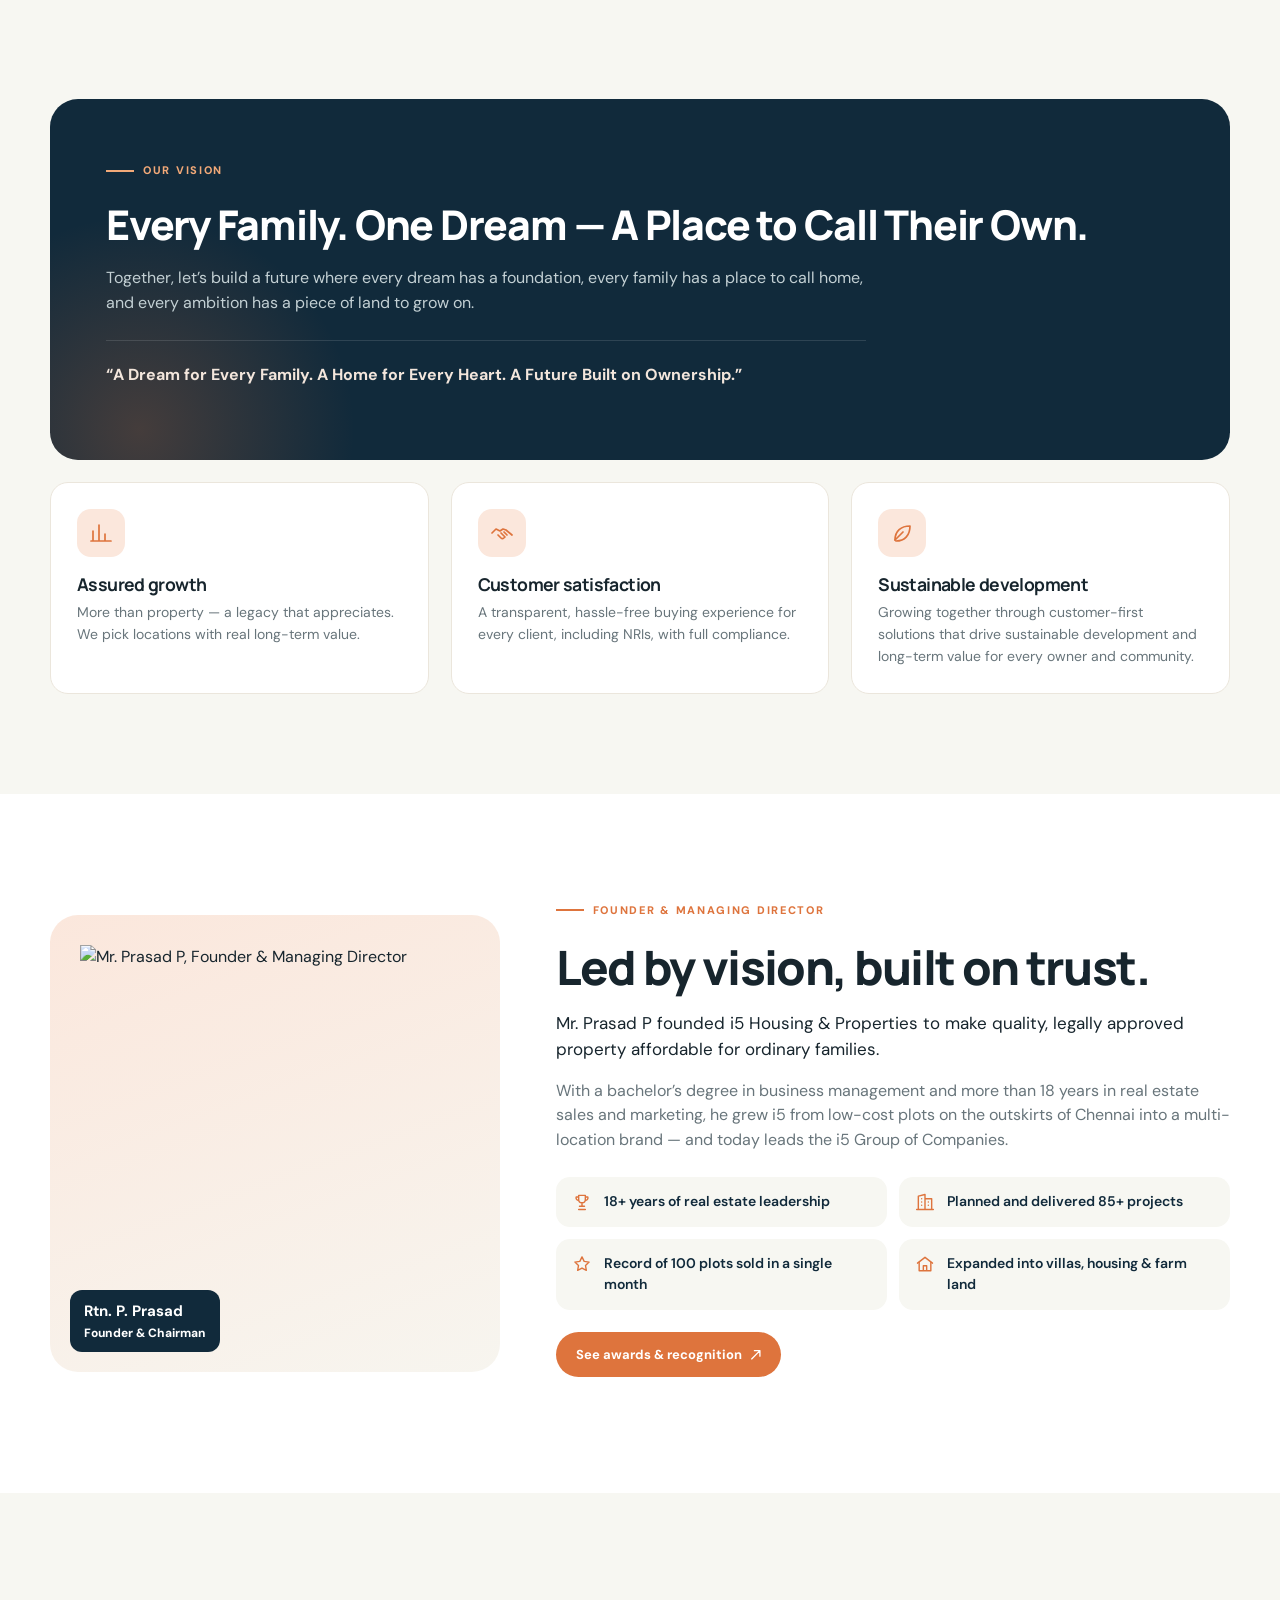
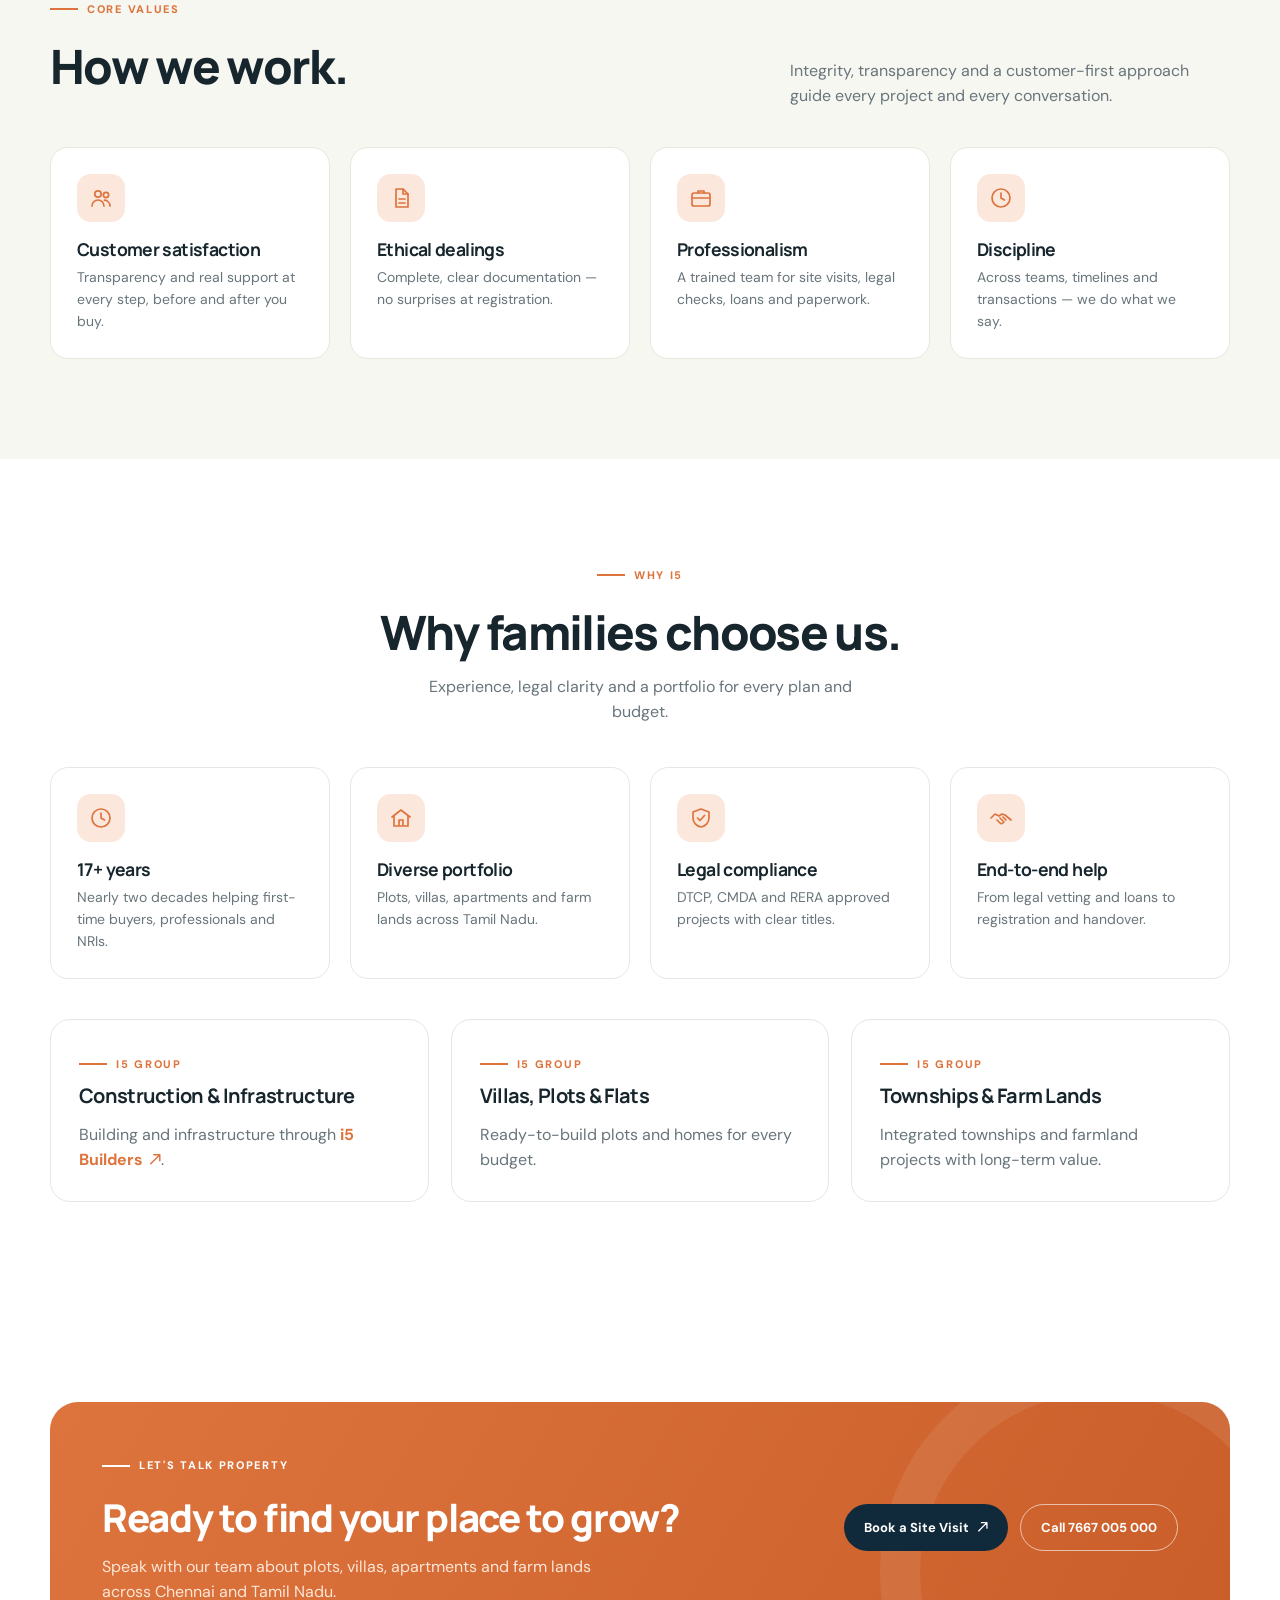
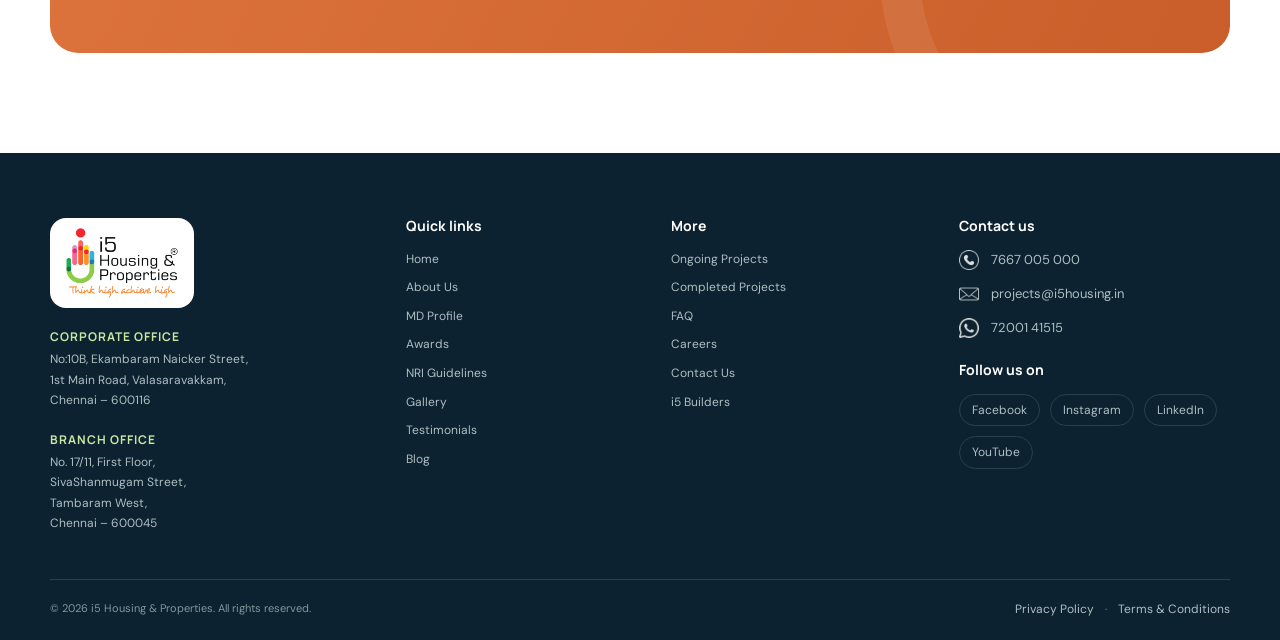
==== commit 41da9a2c: "changes" ====
--- a/about.html
+++ b/about.html
@@ -26,7 +26,7 @@
 </head>
 <body>
 <header class="header"><div class="container nav">
-<a class="brand-logo" href="index.html" aria-label="i5 Housing & Properties home"><img src="logo.svg" alt="i5 Housing & Properties"></a>
+<a class="brand-logo" href="index.html" aria-label="i5 Housing & Properties home"><img src="images/i5-logo-transparent.png" alt="i5 Housing & Properties"></a>
 <nav class="navlinks" id="navLinks"><a href="index.html">Home</a><a href="about.html" class="is-current" aria-current="page">About Us</a><a href="index.html#projects">Projects</a><a href="awards.html">Awards</a><a href="nri.html" class="hide-md">NRI Guidelines</a><a href="gallery.html" class="hide-md">Gallery</a><a href="contact.html">Contact Us</a></nav>
 <div class="nav-actions"><a class="nav-call" href="tel:7667005000" aria-label="Call us on 7667 005 000"><span class="nav-call__ico"><svg viewBox="0 0 24 24" aria-hidden="true"><path d="M22 16.9v3a2 2 0 0 1-2.2 2 19.8 19.8 0 0 1-8.6-3.1 19.5 19.5 0 0 1-6-6A19.8 19.8 0 0 1 2.1 4.2 2 2 0 0 1 4.1 2h3a2 2 0 0 1 2 1.7c.1.9.4 1.8.7 2.7a2 2 0 0 1-.5 2.1L8 9.8a16 16 0 0 0 6 6l1.3-1.3a2 2 0 0 1 2.1-.4c.9.3 1.8.6 2.7.7a2 2 0 0 1 1.7 2z"/></svg></span><span class="nav-call__txt"><small>Call us</small><b>7667 005 000</b></span></a><button class="menu-btn" id="menuBtn" type="button" aria-label="Open menu" aria-expanded="false" aria-controls="menuPanel"><span></span><span></span><span></span></button></div>
 </div></header>
@@ -77,7 +77,7 @@
 </div></div></section>
 </main>
 <footer class="footer"><div class="container"><div class="footer-grid">
-<div><a class="footer-logo" href="index.html" aria-label="i5 Housing & Properties home"><img src="logo.svg" alt="i5 Housing & Properties"></a><div class="footer-address"><h4>Corporate Office</h4><p>No:10B, Ekambaram Naicker Street,<br>1st Main Road, Valasaravakkam,<br>Chennai – 600116</p></div><div class="footer-address"><h4>Branch Office</h4><p>No. 17/11, First Floor,<br>SivaShanmugam Street,<br>Tambaram West,<br>Chennai – 600045</p></div></div>
+<div><a class="footer-logo" href="index.html" aria-label="i5 Housing & Properties home"><img src="images/i5-logo-transparent.png" alt="i5 Housing & Properties"></a><div class="footer-address"><h4>Corporate Office</h4><p>No:10B, Ekambaram Naicker Street,<br>1st Main Road, Valasaravakkam,<br>Chennai – 600116</p></div><div class="footer-address"><h4>Branch Office</h4><p>No. 17/11, First Floor,<br>SivaShanmugam Street,<br>Tambaram West,<br>Chennai – 600045</p></div></div>
 <div><h4>Quick links</h4><div class="footer-links"><a href="index.html">Home</a><a href="about.html">About Us</a><a href="about.html#founder">MD Profile</a><a href="awards.html">Awards</a><a href="nri.html">NRI Guidelines</a><a href="gallery.html">Gallery</a><a href="testimonials.html">Testimonials</a><a href="https://i5housing.com/blog/" target="_blank" rel="noopener">Blog</a></div></div>
 <div><h4>More</h4><div class="footer-links"><a href="index.html#projects">Ongoing Projects</a><a href="completed-projects.html">Completed Projects</a><a href="faq.html">FAQ</a><a href="careers.html">Careers</a><a href="contact.html">Contact Us</a><a href="https://i5builders.in/" target="_blank" rel="noopener">i5 Builders</a></div></div>
 <div><h4>Contact us</h4><div class="footer-links footer-contact"><a href="tel:7667005000"><img src="images/icons/phone.png" alt="" width="20" height="20">7667 005 000</a><a href="mailto:projects@i5housing.in"><img src="images/icons/email.png" alt="" width="20" height="20">projects@i5housing.in</a><a href="https://wa.me/917200141515" target="_blank" rel="noopener" aria-label="WhatsApp 72001 41515"><img src="images/icons/whatsapp.png" alt="" width="20" height="20">72001 41515</a></div><h4 style="margin-top:24px">Follow us on</h4><div class="footer-social"><a href="https://www.facebook.com/i5housingandproperties" target="_blank" rel="noopener">Facebook</a><a href="https://www.instagram.com/i5housingpropertytrend/" target="_blank" rel="noopener">Instagram</a><a href="https://www.linkedin.com/company/i5-housing-properties/" target="_blank" rel="noopener">LinkedIn</a><a href="https://www.youtube.com/@i5housingproperties" target="_blank" rel="noopener">YouTube</a></div></div>
--- a/css/style.css
+++ b/css/style.css
@@ -3,8 +3,8 @@
 *{box-sizing:border-box}html{scroll-behavior:smooth}body{margin:0;color:var(--ink);background:#fff;font-family:"DM Sans",sans-serif;line-height:1.55}h1,h2,h3,h4{font-family:Manrope,sans-serif;line-height:1.12;margin:0 0 16px;letter-spacing:-.035em}h1{font-size:clamp(2.6rem,5.4vw,5rem);font-weight:800}h2{font-size:clamp(2rem,3.7vw,3.4rem);font-weight:800}h3{font-size:1.25rem}p{margin:0 0 16px;color:var(--muted)}a{color:inherit;text-decoration:none}.container{width:min(1180px,calc(100% - 44px));margin:auto}
 
 .header{position:sticky;top:0;z-index:20;background:rgba(255,255,255,.95);backdrop-filter:blur(12px);border-bottom:1px solid rgba(228,232,228,.8)}.nav{height:84px;display:flex;align-items:center;justify-content:space-between;gap:24px}
-.brand-logo{display:flex;align-items:center;flex:0 0 auto}.brand-logo img{display:block;height:68px;width:auto;aspect-ratio:2048/1369}
-.footer-logo{display:inline-flex;background:#fff;border-radius:16px;padding:10px 16px}.footer-logo img{height:70px;width:auto;aspect-ratio:2048/1369;display:block}
+.brand-logo{display:flex;align-items:center;flex:0 0 auto}.brand-logo img{display:block;height:68px;width:auto;aspect-ratio:852/531}
+.footer-logo{display:inline-flex;background:#fff;border-radius:16px;padding:10px 16px}.footer-logo img{height:70px;width:auto;aspect-ratio:852/531;display:block}
 .navlinks{display:flex;align-items:center;gap:24px;font-size:13px;font-weight:700}.navlinks a:hover{color:var(--green)}
 .btn{display:inline-flex;align-items:center;justify-content:center;gap:9px;padding:14px 20px;border:0;border-radius:999px;background:var(--green);color:#fff;font:700 13px "DM Sans",sans-serif;cursor:pointer;transition:.2s}.btn:hover{background:#c25e2a;transform:translateY(-1px)}.btn.light{background:var(--lime);color:var(--navy)}.btn.outline{background:transparent;border:1px solid #b8c6c0;color:var(--navy)}.menu-btn{display:none;background:none;border:0;font-size:26px;color:var(--navy)}
 .hero{background:var(--cream);padding:54px 0 72px;overflow:hidden}.hero-grid{display:grid;grid-template-columns:.92fr 1.08fr;align-items:center;gap:48px}.eyebrow{display:inline-flex;align-items:center;gap:9px;color:var(--green);font-weight:800;font-size:11px;letter-spacing:1.7px;text-transform:uppercase;margin-bottom:22px}.eyebrow:before{content:"";width:28px;height:2px;background:var(--green)}.hero h1 span{color:var(--green)}.hero-copy{font-size:17px;max-width:480px;margin:22px 0 28px}.hero-actions{display:flex;gap:12px;flex-wrap:wrap}.hero-note{display:flex;align-items:center;gap:12px;margin-top:28px;font-size:12px;color:var(--muted)}.avatar-stack{display:flex}.avatar-stack span{width:28px;height:28px;border-radius:50%;border:2px solid var(--cream);margin-left:-7px;background:#f6d9c8;display:grid;place-items:center;font-size:10px;color:var(--green);font-weight:800}.avatar-stack span:first-child{margin-left:0}
@@ -452,3 +452,37 @@
 .about-visual.about-visual--md img{position:relative;width:auto;height:94%;border-radius:0;object-fit:contain;mix-blend-mode:multiply}
 .about-visual--md .about-stamp{left:28px;bottom:28px;box-shadow:0 14px 30px rgba(17,42,59,.1)}
 @media(max-width:780px){.about-visual.about-visual--md{height:430px;padding-right:2%}.about-visual.about-visual--md img{height:94%}.about-visual--md .about-stamp{left:14px;bottom:14px;padding:12px 14px;max-width:130px;font-size:13px}.about-visual--md .about-stamp b{font-size:24px}}
+
+/* ---------- Home enquiry form ---------- */
+.contact-panel .contact-form{padding:34px;gap:14px;border-radius:24px;box-shadow:0 24px 60px rgba(17,42,59,.1)}
+.enq-head .eyebrow{margin-bottom:8px}.enq-head h3{margin:0 0 6px;font:800 24px Manrope,sans-serif;color:var(--navy)}
+.enq-consent{display:flex;gap:10px;align-items:flex-start;font-size:12px;line-height:1.55;color:var(--muted);cursor:pointer}
+.enq-consent input{width:16px!important;height:16px;flex:0 0 16px;margin-top:2px;padding:0!important;accent-color:var(--green)}
+@media(max-width:780px){.contact-panel .contact-form{padding:20px}}
+
+/* hamburger: on desktop show only links the header nav is not already showing */
+@media(min-width:781px){.menu-panel a.in-nav{display:none}}
+@media(min-width:781px) and (max-width:1050px){.menu-panel a.in-nav.md{display:block}}
+.contact-panel p{line-height:1.7}
+.contact-panel .check-list li{color:var(--navy)}
+.enq-call{display:inline-flex;align-items:center;gap:16px;margin-top:6px;padding:12px 26px 12px 12px;border-radius:20px;background:#fff;box-shadow:0 14px 34px rgba(17,42,59,.1);color:var(--navy);transition:transform .2s}
+.enq-call:hover{transform:translateY(-2px);text-decoration:none!important}
+.enq-call__ico{display:grid;place-items:center;width:54px;height:54px;border-radius:15px;background:var(--navy);color:#fff}
+.enq-call__ico svg{width:24px;height:24px;fill:none;stroke:currentColor;stroke-width:1.8;stroke-linecap:round;stroke-linejoin:round}
+.enq-call small{display:block;font-size:11px;font-weight:700;letter-spacing:.12em;text-transform:uppercase;color:var(--muted)}
+.enq-call b{font:800 22px Manrope,sans-serif}
+.contact-form select{appearance:none;-webkit-appearance:none;padding-right:44px;cursor:pointer;color:var(--ink);background:#fff url("data:image/svg+xml,%3Csvg xmlns='http://www.w3.org/2000/svg' viewBox='0 0 24 24' fill='none' stroke='%23112a3b' stroke-width='2' stroke-linecap='round' stroke-linejoin='round'%3E%3Cpath d='m6 9 6 6 6-6'/%3E%3C/svg%3E") no-repeat right 16px center/16px}
+@media(max-width:780px){.enq-call b{font-size:19px}.enq-call__ico{width:46px;height:46px}}
+.contact-panel .check-list .check{background:#fff;color:#000}
+
+/* ---------- Home about: richer card, overlapping badges ---------- */
+.about-visual.about-visual--md{overflow:visible;background:linear-gradient(155deg,#fff6ee 0%,#fde6d3 55%,#f9d3b4 100%);box-shadow:0 30px 60px rgba(222,116,61,.12)}
+.about-visual.about-visual--md:before{right:6%;top:8%;width:60%;border:0;background:radial-gradient(circle,#fff 0,rgba(255,255,255,.55) 45%,rgba(255,255,255,0) 70%)}
+.about-visual.about-visual--md:after{content:"";position:absolute;left:-18px;top:-18px;width:120px;height:120px;border-radius:26px;background:radial-gradient(var(--green) 2px,transparent 2.5px) 0 0/16px 16px;opacity:.35;z-index:-1}
+.about-visual--md .about-stamp{left:-28px;bottom:56px;background:var(--navy);color:#dce7e6;padding:22px 26px;border-radius:20px;box-shadow:0 20px 40px rgba(17,42,59,.25)}
+.about-visual--md .about-stamp b{color:var(--orange);font-size:40px}
+
+
+@media(max-width:1180px){.about-visual--md .about-stamp{left:-12px}}
+@media(max-width:780px){.about-visual--md .about-stamp{left:10px;bottom:20px;padding:14px 16px}.about-visual--md .about-stamp b{font-size:28px}.about-visual.about-visual--md:after{display:none}}
+@media(min-width:781px){.about-visual--md{order:2}}
